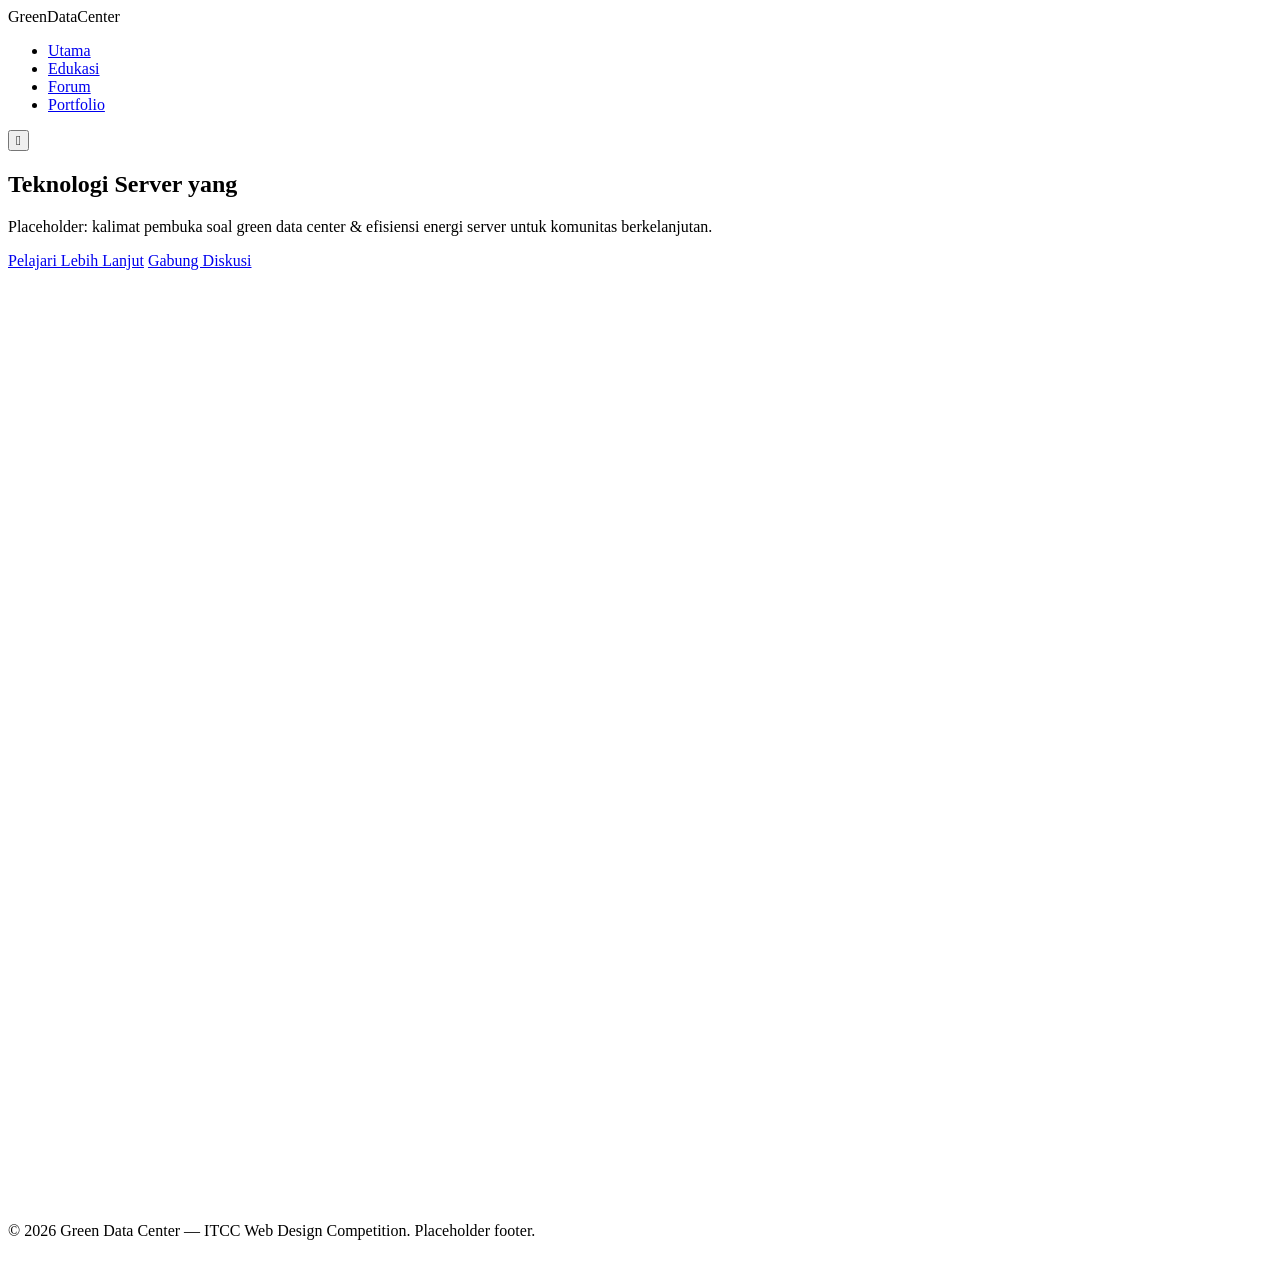
==== index.html @ 567ccaff "feat: build initial HTML structure and library links for all pages" ====
<!DOCTYPE html>
<html lang="id">
<head>
  <meta charset="UTF-8">
  <meta name="viewport" content="width=device-width, initial-scale=1.0">
  <title>Green Data Center | Beranda</title>

  <!-- Library CSS -->
  <link rel="stylesheet" href="lib/aos/aos.css">
  <link rel="stylesheet" href="lib/boxicons/boxicons.min.css">
  <link rel="stylesheet" href="lib/owlcarousel/assets/owl.carousel.min.css">
  <link rel="stylesheet" href="lib/owlcarousel/assets/owl.theme.default.min.css">
  <link rel="stylesheet" href="lib/swiper/swiper-bundle.min.css">
  <link rel="stylesheet" href="lib/fancybox/fancybox.css">

  <!-- Custom CSS -->
  <link rel="stylesheet" href="css/style.css">
</head>
<body>

  <!-- NAVBAR -->
  <header class="navbar">
    <div class="navbar__logo">Green<span>DataCenter</span></div>
    <nav class="navbar__menu">
      <ul>
        <li><a href="index.html" class="active">Utama</a></li>
        <li><a href="artikel.html">Edukasi</a></li>
        <li><a href="forum.html">Forum</a></li>
        <li><a href="portfolio.html">Portfolio</a></li>
      </ul>
    </nav>
    <button class="navbar__toggle" aria-label="Toggle menu">
      <i class='bx bx-menu'></i>
    </button>
  </header>

  <!-- HERO -->
  <section class="hero" id="hero">
    <div class="hero__content">
      <h1>Teknologi Server yang <span class="typed-text"></span></h1>
      <p class="hero__subtitle">
        Placeholder: kalimat pembuka soal green data center & efisiensi energi server untuk komunitas berkelanjutan.
      </p>
      <div class="hero__cta">
        <a href="artikel.html" class="btn btn--primary">Pelajari Lebih Lanjut</a>
        <a href="forum.html" class="btn btn--outline">Gabung Diskusi</a>
      </div>
    </div>
    <div class="hero__visual">
      <!-- placeholder ilustrasi/gambar hero -->
    </div>
  </section>

  <!-- STATISTIK -->
  <section class="stats" id="stats">
    <h2 data-aos="fade-up">Kenapa Efisiensi Energi Server Penting?</h2>
    <div class="stats__grid">
      <div class="stats__card" data-aos="fade-up" data-aos-delay="100">
        <i class='bx bx-bolt-circle'></i>
        <h3>0%</h3>
        <p>Placeholder statistik konsumsi energi data center global</p>
      </div>
      <div class="stats__card" data-aos="fade-up" data-aos-delay="200">
        <i class='bx bx-leaf'></i>
        <h3>0%</h3>
        <p>Placeholder statistik potensi penghematan dengan smart cooling</p>
      </div>
      <div class="stats__card" data-aos="fade-up" data-aos-delay="300">
        <i class='bx bx-server'></i>
        <h3>0+</h3>
        <p>Placeholder statistik jumlah home server/self-hosting aktif</p>
      </div>
    </div>
  </section>

  <!-- FITUR / VALUE PROPOSITION -->
  <section class="features" id="features">
    <h2 data-aos="fade-up">Apa yang Bisa Kamu Pelajari di Sini</h2>
    <div class="features__grid">
      <div class="features__item" data-aos="fade-up">
        <i class='bx bx-chip'></i>
        <h3>Smart Cooling</h3>
        <p>Placeholder deskripsi singkat.</p>
      </div>
      <div class="features__item" data-aos="fade-up" data-aos-delay="100">
        <i class='bx bx-brain'></i>
        <h3>AI Load Balancing</h3>
        <p>Placeholder deskripsi singkat.</p>
      </div>
      <div class="features__item" data-aos="fade-up" data-aos-delay="200">
        <i class='bx bx-sun'></i>
        <h3>Renewable Power</h3>
        <p>Placeholder deskripsi singkat.</p>
      </div>
    </div>
  </section>

  <!-- PREVIEW ARTIKEL EDUKASI (CAROUSEL) -->
  <section class="artikel-preview" id="artikel-preview">
    <h2 data-aos="fade-up">Artikel Edukasi Pilihan</h2>
    <div class="owl-carousel artikel-carousel">
      <!-- item di-render via JS dari data.js, ini placeholder statis dulu -->
      <div class="artikel-card">
        <h3>Judul Artikel Placeholder 1</h3>
        <p>Ringkasan singkat placeholder.</p>
        <a href="artikel.html">Baca selengkapnya</a>
      </div>
      <div class="artikel-card">
        <h3>Judul Artikel Placeholder 2</h3>
        <p>Ringkasan singkat placeholder.</p>
        <a href="artikel.html">Baca selengkapnya</a>
      </div>
      <div class="artikel-card">
        <h3>Judul Artikel Placeholder 3</h3>
        <p>Ringkasan singkat placeholder.</p>
        <a href="artikel.html">Baca selengkapnya</a>
      </div>
    </div>
  </section>

  <!-- CTA KOMUNITAS -->
  <section class="cta-komunitas" id="cta-komunitas">
    <h2 data-aos="fade-up">Gabung dan Diskusi Bareng Komunitas</h2>
    <p data-aos="fade-up">Placeholder ajakan bergabung ke forum diskusi.</p>
    <a href="forum.html" class="btn btn--primary" data-aos="fade-up">Ke Halaman Forum</a>
  </section>

  <!-- FOOTER -->
  <footer class="footer">
    <p>&copy; 2026 Green Data Center — ITCC Web Design Competition. Placeholder footer.</p>
  </footer>

  <!-- Library JS -->
  <script src="lib/jquery/jquery-3.7.1.min.js"></script>
  <script src="lib/aos/aos.js"></script>
  <script src="lib/owlcarousel/owl.carousel.min.js"></script>
  <script src="lib/swiper/swiper-bundle.min.js"></script>
  <script src="lib/fancybox/fancybox.umd.js"></script>
  <script src="lib/typed/typed.umd.js"></script>
  <script src="lib/gsap/gsap.min.js"></script>

  <!-- Custom JS -->
  <script src="js/data.js"></script>
  <script src="js/main.js"></script>
</body>
</html>
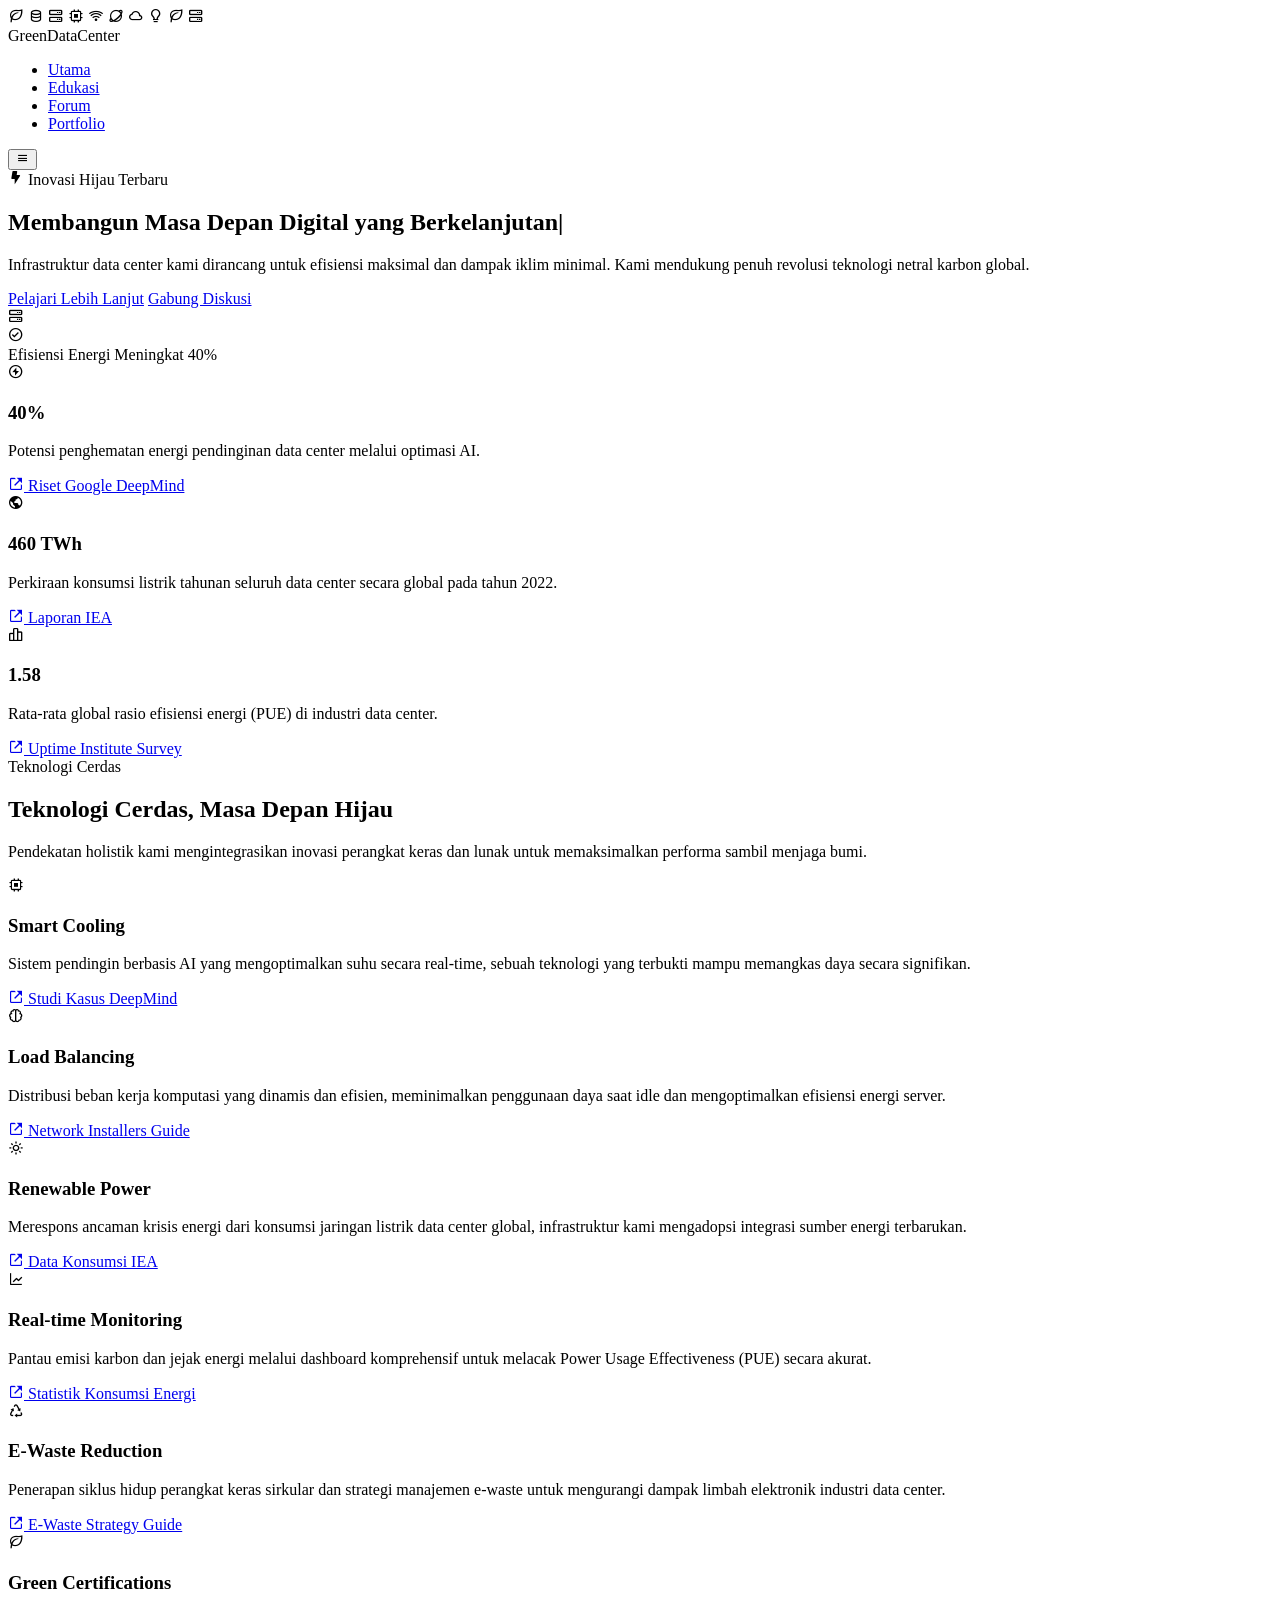
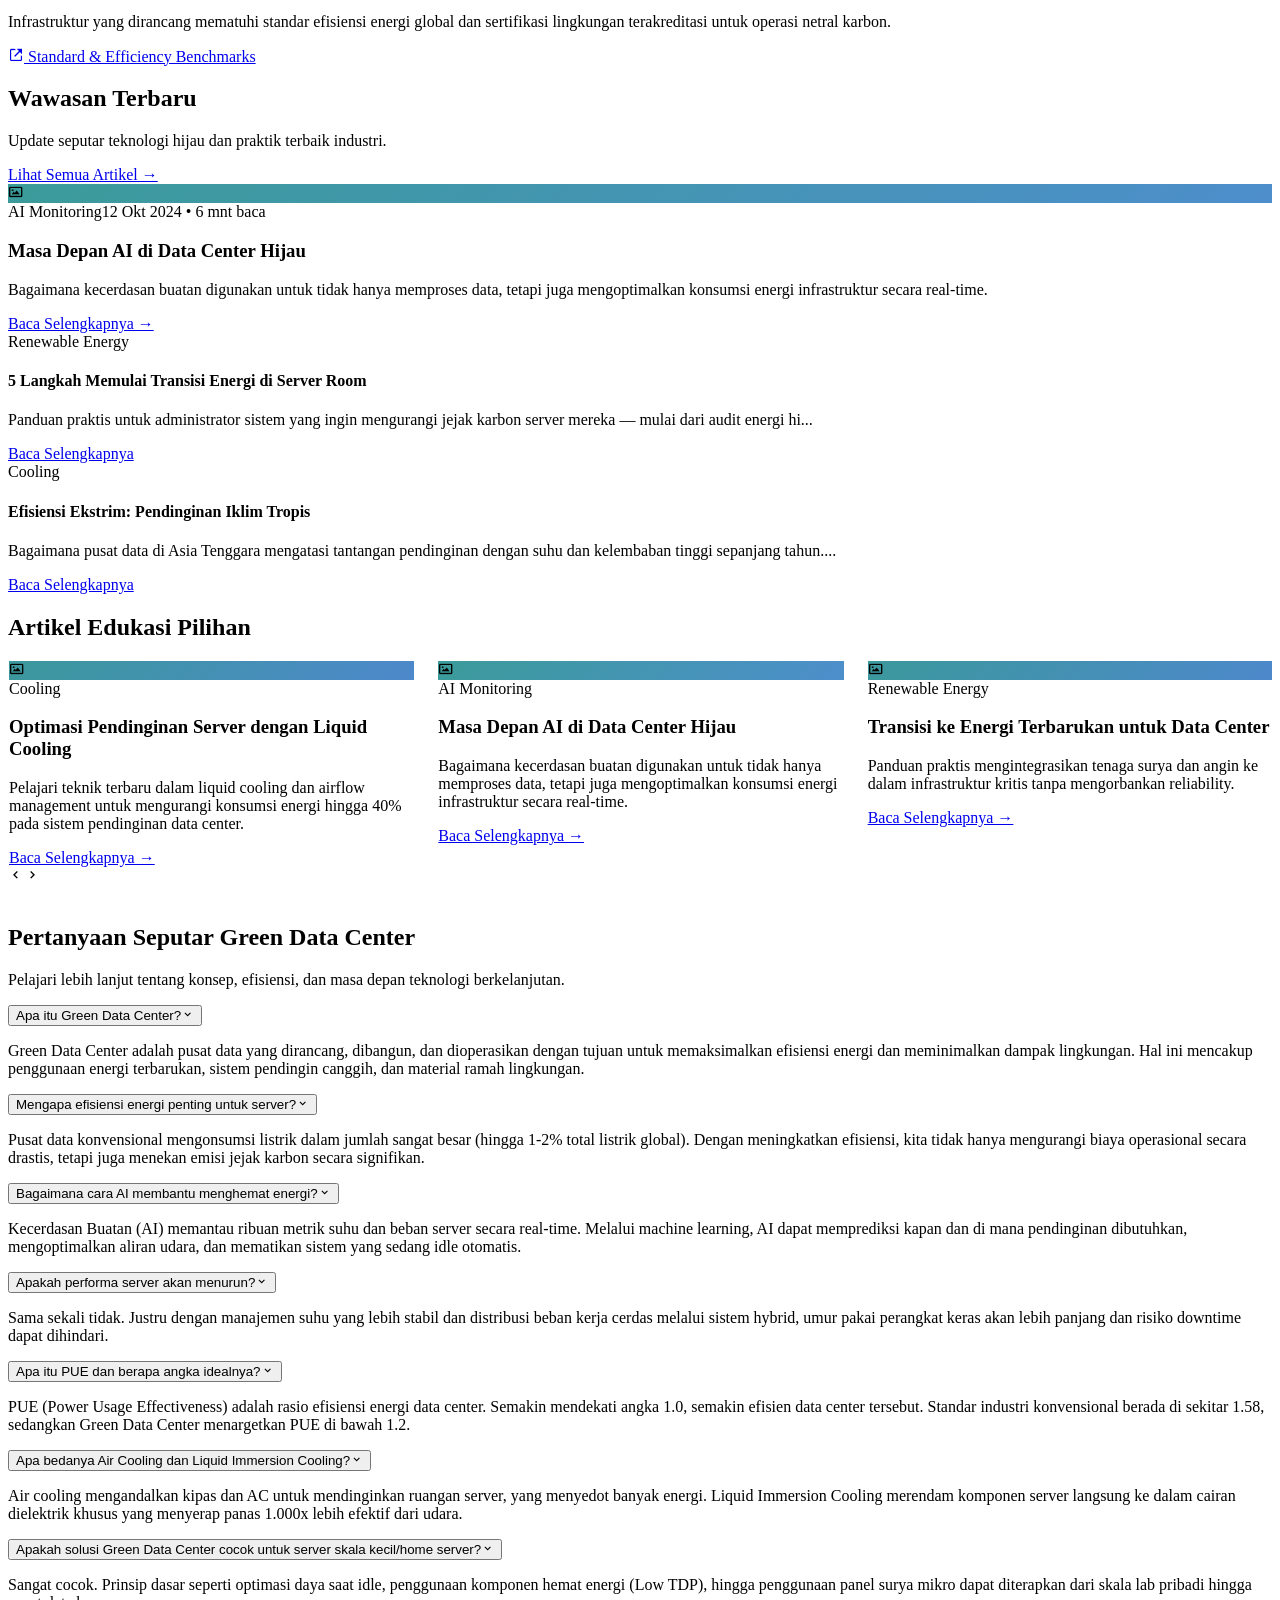
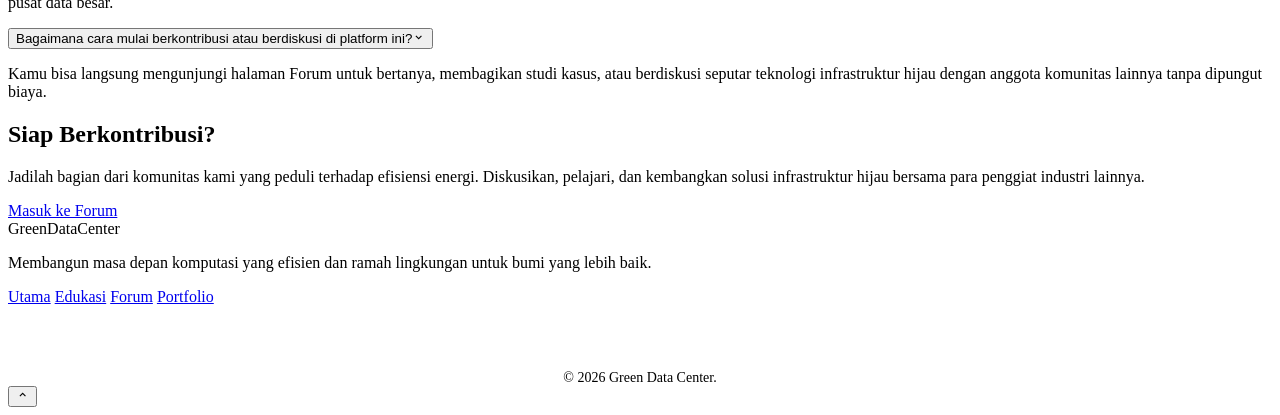
==== commit d741c20c: "feat(home): create landing page markup with hero, stats, and FAQ sections" ====
--- a/index.html
+++ b/index.html
@@ -4,10 +4,11 @@
   <meta charset="UTF-8">
   <meta name="viewport" content="width=device-width, initial-scale=1.0">
   <title>Green Data Center | Beranda</title>
+  <meta name="description" content="Portal edukasi Green Data Center — teknologi server hemat energi untuk komunitas berkelanjutan. Pelajari smart cooling, AI monitoring, dan energi terbarukan.">
 
   <!-- Library CSS -->
   <link rel="stylesheet" href="lib/aos/aos.css">
-  <link rel="stylesheet" href="lib/boxicons/boxicons.min.css">
+  <link rel="stylesheet" href="lib/boxicons/css/boxicons.min.css">
   <link rel="stylesheet" href="lib/owlcarousel/assets/owl.carousel.min.css">
   <link rel="stylesheet" href="lib/owlcarousel/assets/owl.theme.default.min.css">
   <link rel="stylesheet" href="lib/swiper/swiper-bundle.min.css">
@@ -17,9 +18,25 @@
   <link rel="stylesheet" href="css/style.css">
 </head>
 <body>
+  <!-- GLOBAL BACKGROUND -->
+  <div class="global-bg" aria-hidden="true">
+    <div class="global-aurora"><i></i><i></i><i></i></div>
+    <div class="global-floating">
+      <i class='bx bx-leaf'></i>
+      <i class='bx bx-data'></i>
+      <i class='bx bx-server'></i>
+      <i class='bx bx-chip'></i>
+      <i class='bx bx-wifi'></i>
+      <i class='bx bx-planet'></i>
+      <i class='bx bx-cloud'></i>
+      <i class='bx bx-bulb'></i>
+      <i class='bx bx-leaf'></i>
+      <i class='bx bx-server'></i>
+    </div>
+  </div>
 
   <!-- NAVBAR -->
-  <header class="navbar">
+  <header class="navbar" id="navbar">
     <div class="navbar__logo">Green<span>DataCenter</span></div>
     <nav class="navbar__menu">
       <ul>
@@ -36,10 +53,12 @@
 
   <!-- HERO -->
   <section class="hero" id="hero">
+
     <div class="hero__content">
-      <h1>Teknologi Server yang <span class="typed-text"></span></h1>
+      <span class="eyebrow"><i class='bx bxs-bolt'></i> Inovasi Hijau Terbaru</span>
+      <h1>Membangun Masa Depan Digital yang <span class="accent typed-text"></span></h1>
       <p class="hero__subtitle">
-        Placeholder: kalimat pembuka soal green data center & efisiensi energi server untuk komunitas berkelanjutan.
+        Placeholder: kalimat pembuka soal green data center &amp; efisiensi energi server untuk komunitas berkelanjutan.
       </p>
       <div class="hero__cta">
         <a href="artikel.html" class="btn btn--primary">Pelajari Lebih Lanjut</a>
@@ -47,50 +66,58 @@
       </div>
     </div>
     <div class="hero__visual">
-      <!-- placeholder ilustrasi/gambar hero -->
+      <div class="hero__illustration">
+        <div class="hero__illustration-inner">
+          <i class='bx bx-server'></i>
+          <div class="hero__illustration-dots">
+            <span></span><span></span><span></span>
+          </div>
+        </div>
+      </div>
+      <div class="hero__badge">
+        <i class='bx bx-check-circle'></i>
+        <div>
+          <span class="hero__badge-label">Efisiensi Energi</span>
+          <span class="hero__badge-value">Meningkat 40%</span>
+        </div>
+      </div>
     </div>
   </section>
 
   <!-- STATISTIK -->
   <section class="stats" id="stats">
-    <h2 data-aos="fade-up">Kenapa Efisiensi Energi Server Penting?</h2>
     <div class="stats__grid">
-      <div class="stats__card" data-aos="fade-up" data-aos-delay="100">
-        <i class='bx bx-bolt-circle'></i>
-        <h3>0%</h3>
-        <p>Placeholder statistik konsumsi energi data center global</p>
-      </div>
-      <div class="stats__card" data-aos="fade-up" data-aos-delay="200">
-        <i class='bx bx-leaf'></i>
-        <h3>0%</h3>
-        <p>Placeholder statistik potensi penghematan dengan smart cooling</p>
-      </div>
-      <div class="stats__card" data-aos="fade-up" data-aos-delay="300">
-        <i class='bx bx-server'></i>
-        <h3>0+</h3>
-        <p>Placeholder statistik jumlah home server/self-hosting aktif</p>
-      </div>
+      <!-- di-render dari data.js via main.js -->
     </div>
   </section>
 
   <!-- FITUR / VALUE PROPOSITION -->
   <section class="features" id="features">
-    <h2 data-aos="fade-up">Apa yang Bisa Kamu Pelajari di Sini</h2>
+    <span class="eyebrow" data-aos="fade-up">Teknologi Cerdas</span>
+    <h2 data-aos="fade-up">Teknologi Cerdas, Masa Depan Hijau</h2>
+    <p data-aos="fade-up">Pendekatan holistik kami mengintegrasikan inovasi perangkat keras dan lunak untuk memaksimalkan performa sambil menjaga bumi.</p>
     <div class="features__grid">
-      <div class="features__item" data-aos="fade-up">
-        <i class='bx bx-chip'></i>
-        <h3>Smart Cooling</h3>
-        <p>Placeholder deskripsi singkat.</p>
+      <!-- di-render dari data.js via main.js -->
+    </div>
+  </section>
+
+  <!-- WAWASAN TERBARU -->
+  <section class="wawasan-terbaru" id="wawasan-terbaru">
+    <div class="wawasan-terbaru__header">
+      <div>
+        <h2 data-aos="fade-up">Wawasan Terbaru</h2>
+        <p data-aos="fade-up">Update seputar teknologi hijau dan praktik terbaik industri.</p>
       </div>
-      <div class="features__item" data-aos="fade-up" data-aos-delay="100">
-        <i class='bx bx-brain'></i>
-        <h3>AI Load Balancing</h3>
-        <p>Placeholder deskripsi singkat.</p>
-      </div>
-      <div class="features__item" data-aos="fade-up" data-aos-delay="200">
-        <i class='bx bx-sun'></i>
-        <h3>Renewable Power</h3>
-        <p>Placeholder deskripsi singkat.</p>
+      <a href="artikel.html" class="wawasan-terbaru__link" data-aos="fade-up">Lihat Semua Artikel &rarr;</a>
+    </div>
+    <div class="wawasan-terbaru__grid">
+      <!-- featured article besar -->
+      <article class="wawasan-featured" data-aos="fade-up">
+        <!-- di-render via main.js -->
+      </article>
+      <!-- list artikel kecil -->
+      <div class="wawasan-list">
+        <!-- di-render via main.js -->
       </div>
     </div>
   </section>
@@ -99,35 +126,49 @@
   <section class="artikel-preview" id="artikel-preview">
     <h2 data-aos="fade-up">Artikel Edukasi Pilihan</h2>
     <div class="owl-carousel artikel-carousel">
-      <!-- item di-render via JS dari data.js, ini placeholder statis dulu -->
-      <div class="artikel-card">
-        <h3>Judul Artikel Placeholder 1</h3>
-        <p>Ringkasan singkat placeholder.</p>
-        <a href="artikel.html">Baca selengkapnya</a>
-      </div>
-      <div class="artikel-card">
-        <h3>Judul Artikel Placeholder 2</h3>
-        <p>Ringkasan singkat placeholder.</p>
-        <a href="artikel.html">Baca selengkapnya</a>
-      </div>
-      <div class="artikel-card">
-        <h3>Judul Artikel Placeholder 3</h3>
-        <p>Ringkasan singkat placeholder.</p>
-        <a href="artikel.html">Baca selengkapnya</a>
-      </div>
+      <!-- item di-render via JS dari data.js -->
+    </div>
+  </section>
+
+  <!-- FAQ SECTION -->
+  <section class="faq" id="faq">
+    <div class="faq__header" data-aos="fade-up">
+      <h2>Pertanyaan Seputar Green Data Center</h2>
+      <p>Pelajari lebih lanjut tentang konsep, efisiensi, dan masa depan teknologi berkelanjutan.</p>
+    </div>
+    <div class="faq__list" id="faq-list" data-aos="fade-up" data-aos-delay="100">
+      <!-- di-render dari data.js via main.js -->
     </div>
   </section>
 
   <!-- CTA KOMUNITAS -->
-  <section class="cta-komunitas" id="cta-komunitas">
-    <h2 data-aos="fade-up">Gabung dan Diskusi Bareng Komunitas</h2>
-    <p data-aos="fade-up">Placeholder ajakan bergabung ke forum diskusi.</p>
-    <a href="forum.html" class="btn btn--primary" data-aos="fade-up">Ke Halaman Forum</a>
+  <section class="premium-cta" id="cta-komunitas" data-aos="fade-up" data-aos-duration="800">
+    <div class="premium-cta__content">
+      <h2>Siap Berkontribusi?</h2>
+      <p>Jadilah bagian dari komunitas kami yang peduli terhadap efisiensi energi. Diskusikan, pelajari, dan kembangkan solusi infrastruktur hijau bersama para penggiat industri lainnya.</p>
+    </div>
+    <div class="premium-cta__action">
+      <a href="forum.html" class="btn btn--primary">Masuk ke Forum</a>
+    </div>
   </section>
 
   <!-- FOOTER -->
   <footer class="footer">
-    <p>&copy; 2026 Green Data Center — ITCC Web Design Competition. Placeholder footer.</p>
+    <div class="footer__inner">
+      <div>
+        <div class="footer__logo">Green<span>DataCenter</span></div>
+        <p class="footer__tagline">Membangun masa depan komputasi yang efisien dan ramah lingkungan untuk bumi yang lebih baik.</p>
+      </div>
+      <div class="footer__links">
+        <a href="index.html">Utama</a>
+        <a href="artikel.html">Edukasi</a>
+        <a href="forum.html">Forum</a>
+        <a href="portfolio.html">Portfolio</a>
+      </div>
+    </div>
+    <div style="text-align: center; margin-top: 40px; padding-top: 24px; border-top: 1px solid var(--line); color: var(--ink-soft); font-size: 14px;">
+      &copy; 2026 Green Data Center.
+    </div>
   </footer>
 
   <!-- Library JS -->
@@ -140,7 +181,7 @@
   <script src="lib/gsap/gsap.min.js"></script>
 
   <!-- Custom JS -->
-  <script src="js/data.js"></script>
-  <script src="js/main.js"></script>
+  <script src="js/data.js?v=11"></script>
+  <script src="js/main.js?v=11"></script>
 </body>
 </html>
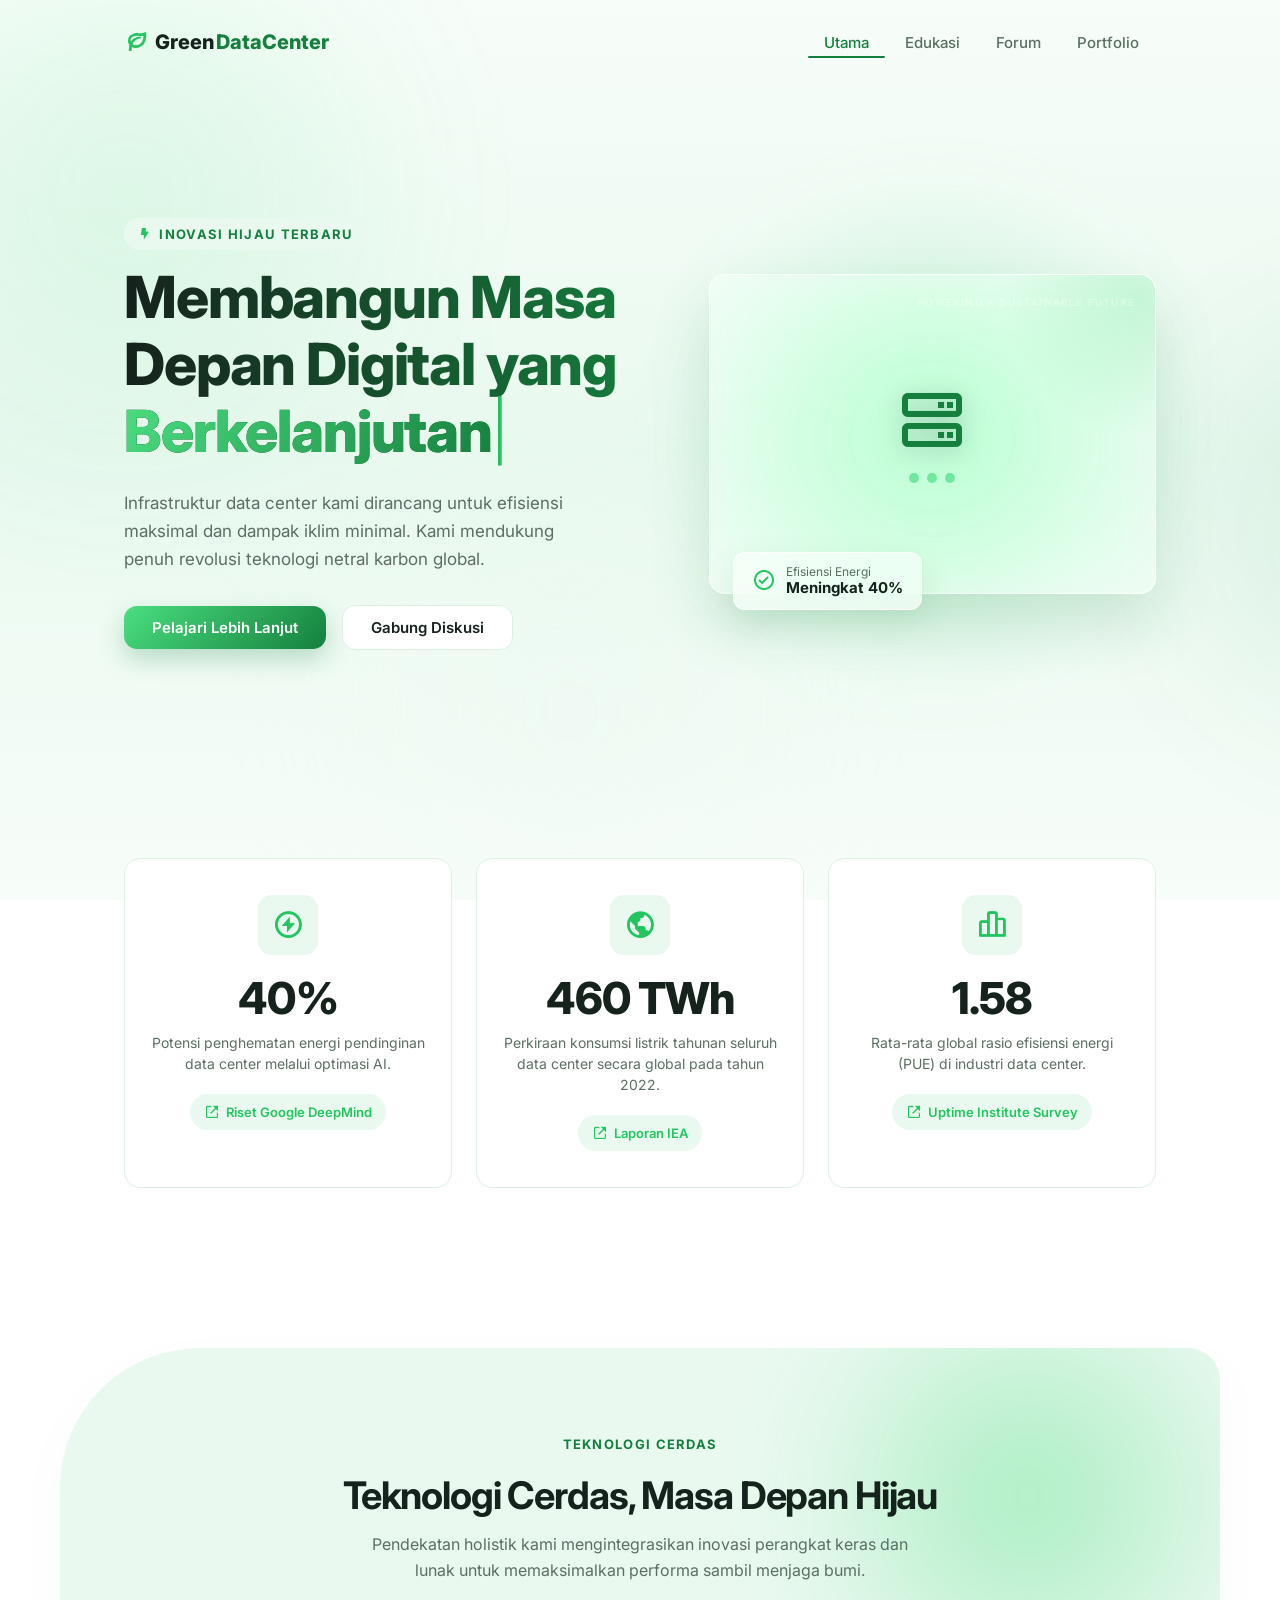
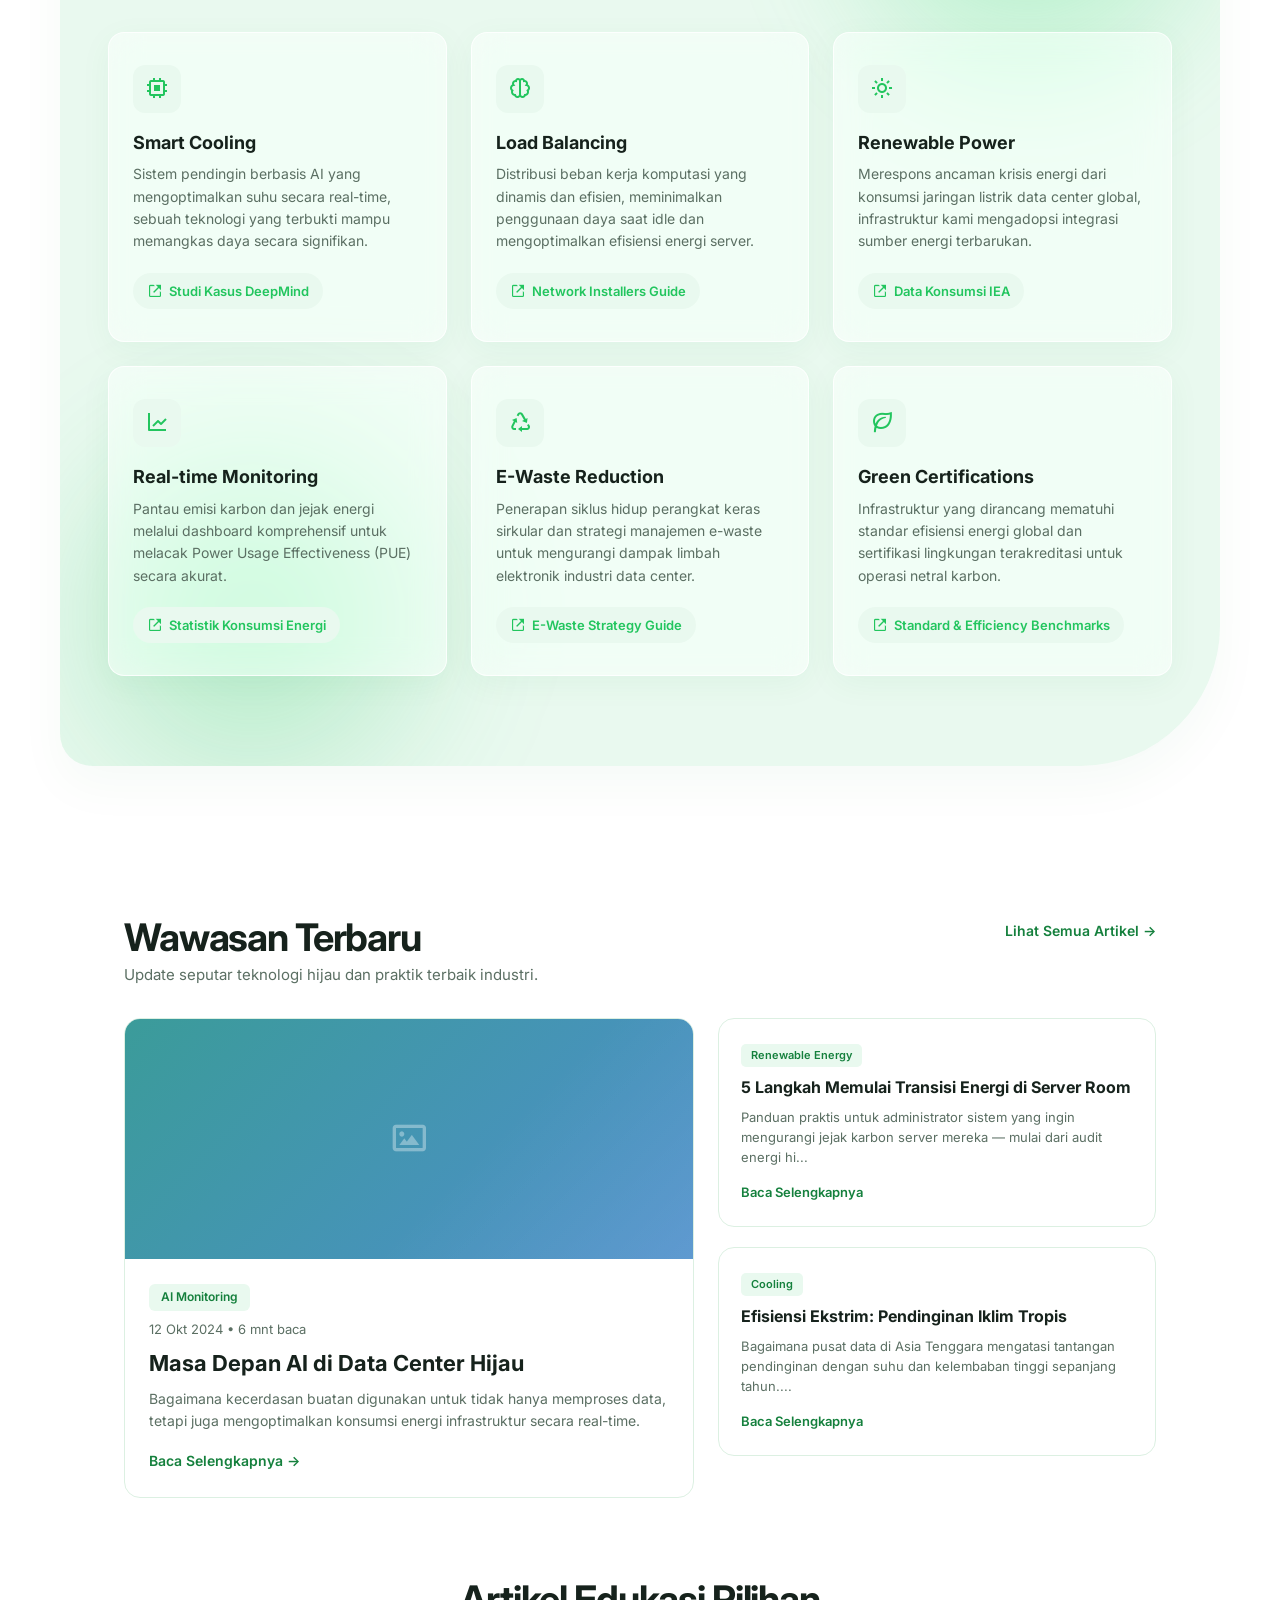
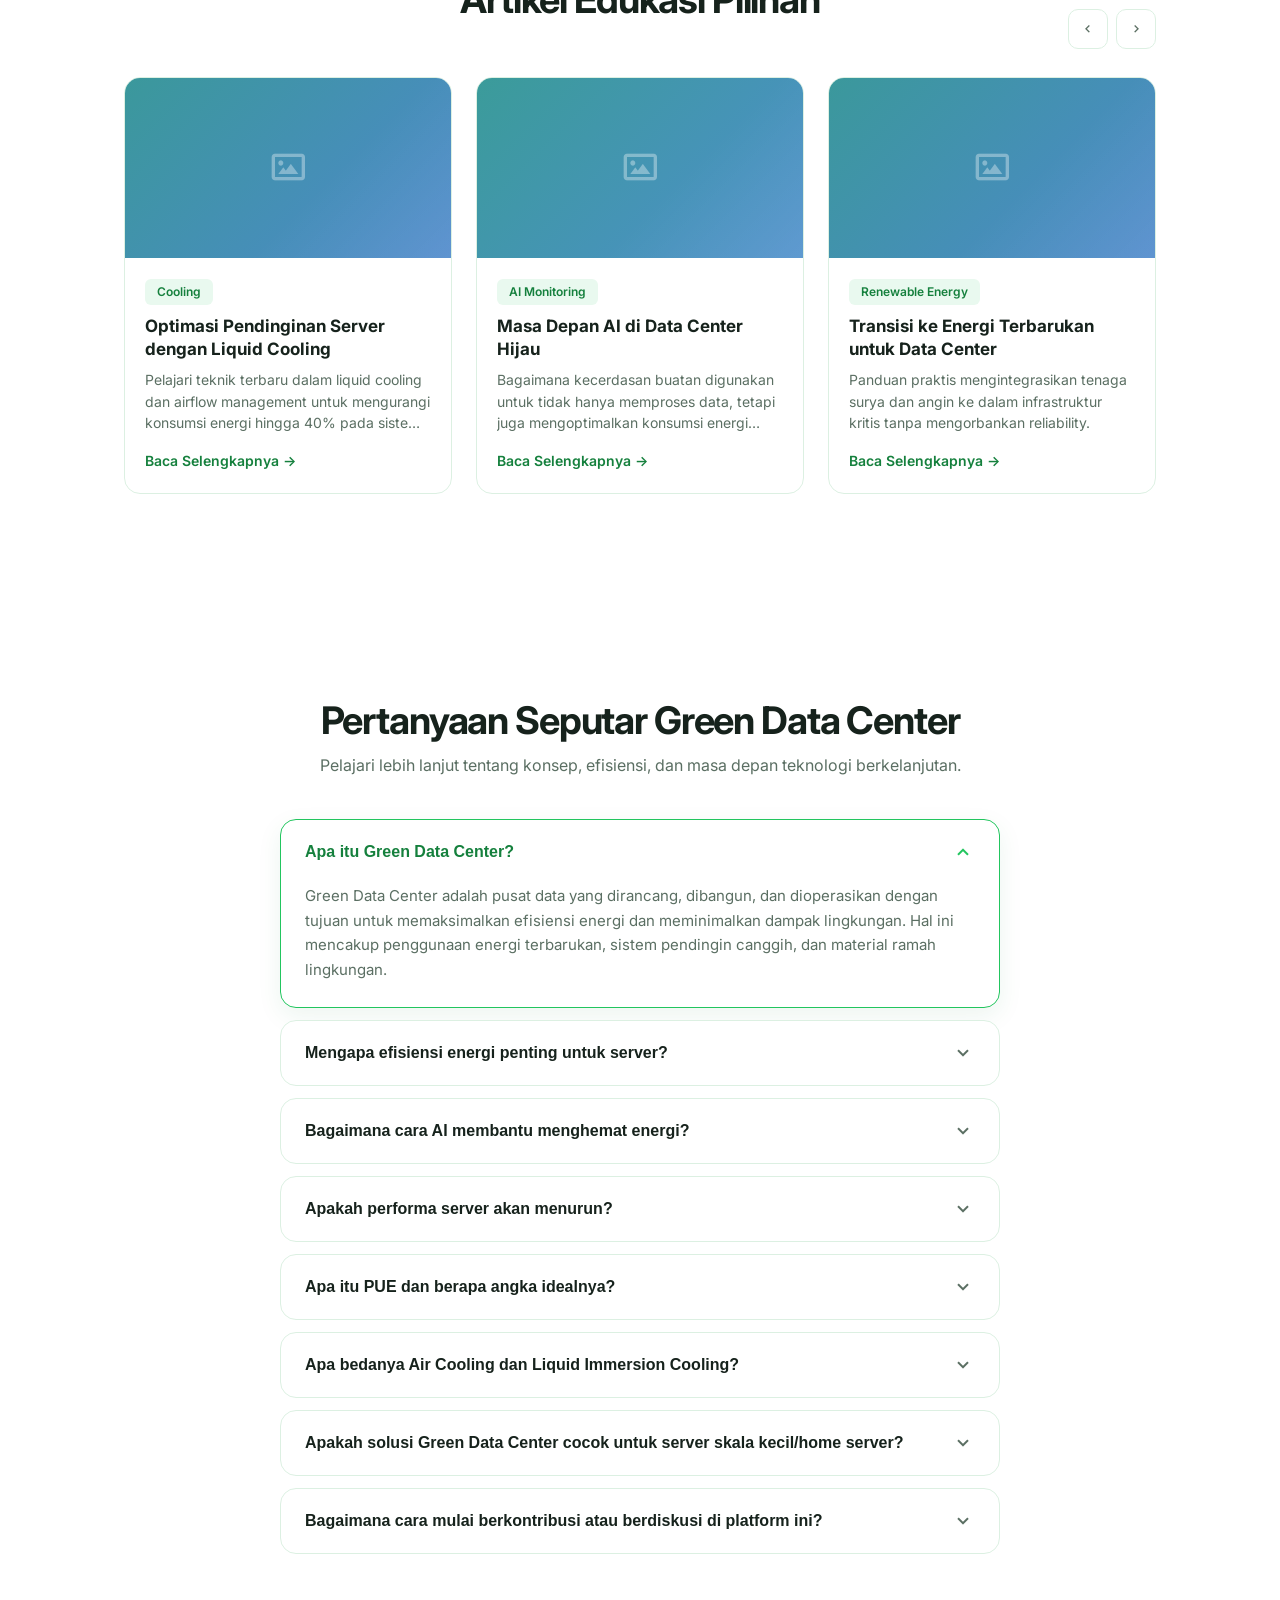
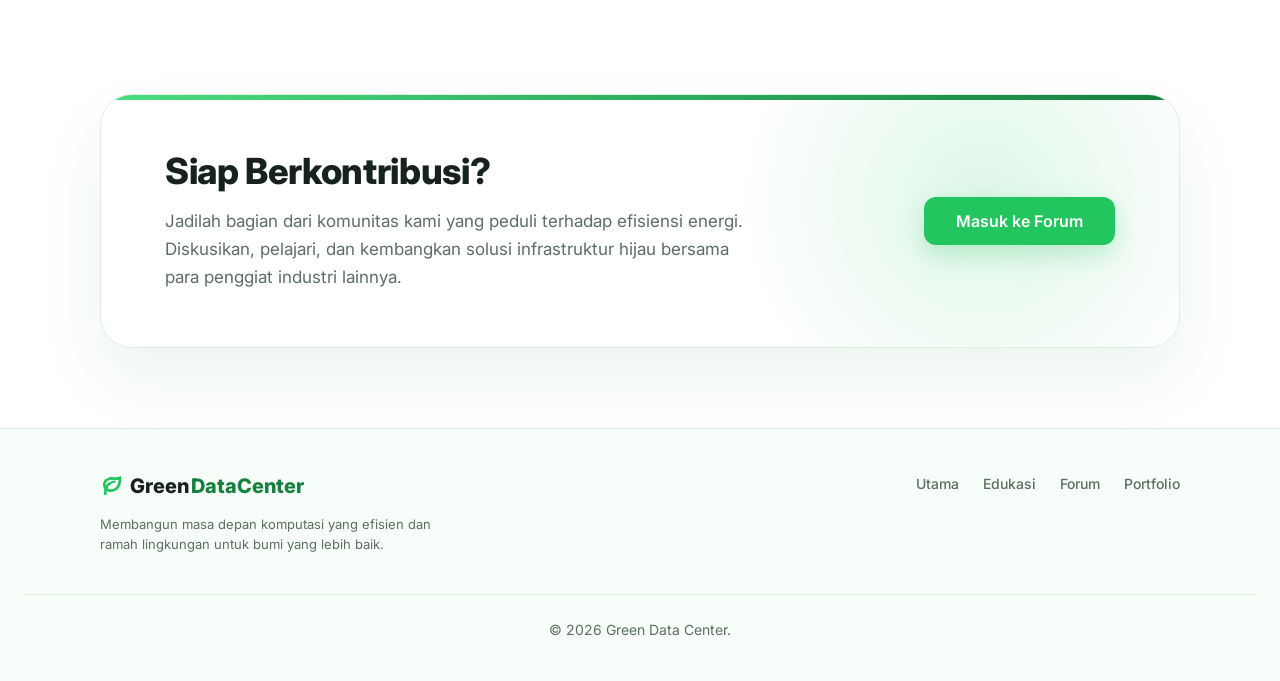
==== commit 72a62723: "refactor(html): update css cache buster version across all pages" ====
--- a/index.html
+++ b/index.html
@@ -15,7 +15,7 @@
   <link rel="stylesheet" href="lib/fancybox/fancybox.css">
 
   <!-- Custom CSS -->
-  <link rel="stylesheet" href="css/style.css">
+  <link rel="stylesheet" href="css/style.css?v=2">
 </head>
 <body>
   <!-- GLOBAL BACKGROUND -->
--- a/css/style.css
+++ b/css/style.css
@@ -0,0 +1,2242 @@
+/* ── 0. IMPORTS & CUSTOM PROPERTIES ────────────────────── */
+@import url("https://fonts.googleapis.com/css2?family=Inter:wght@400;500;600;700;800&display=swap");
+
+:root {
+  --green: #22c55e;
+  --green-light: #4ade80;
+  --green-deep: #15803d;
+  --ink: #16221c;
+  --ink-soft: #5b6f63;
+  --paper: #f7fdf9;
+  --paper-2: #e9f9ef;
+  --card: #ffffff;
+  --line: #dcf0e2;
+  --radius: 16px;
+  --radius-sm: 13px;
+  --font: "Inter", -apple-system, "Segoe UI", system-ui, sans-serif;
+
+  --shadow-sm: 0 2px 8px rgba(21, 128, 61, 0.06);
+  --shadow-md: 0 8px 24px rgba(21, 128, 61, 0.1);
+  --shadow-lg: 0 10px 24px rgba(21, 128, 61, 0.3);
+  --shadow-card-hover: 0 12px 32px rgba(21, 128, 61, 0.13);
+
+  --ease: cubic-bezier(0.4, 0, 0.2, 1);
+  --duration: 0.3s;
+}
+
+/* ── 1. RESET & BASE ───────────────────────────────────── */
+*,
+*::before,
+*::after {
+  margin: 0;
+  padding: 0;
+  box-sizing: border-box;
+}
+
+html {
+  scroll-behavior: smooth;
+  -webkit-text-size-adjust: 100%;
+}
+
+body {
+  font-family: var(--font);
+  font-size: 16px;
+  line-height: 1.55;
+  color: var(--ink);
+  background: linear-gradient(180deg, var(--paper) 0%, var(--paper-2) 50%, var(--paper) 100%);
+  background-attachment: fixed;
+  -webkit-font-smoothing: antialiased;
+  -moz-osx-font-smoothing: grayscale;
+  overflow-x: hidden;
+}
+
+img {
+  max-width: 100%;
+  height: auto;
+  display: block;
+}
+
+a {
+  color: var(--green-deep);
+  text-decoration: none;
+  transition: color var(--duration) var(--ease);
+}
+
+a:hover {
+  color: var(--green);
+}
+
+ul {
+  list-style: none;
+}
+
+h1, h2, h3, h4, h5, h6 {
+  color: var(--ink);
+  font-weight: 700;
+  line-height: 1.15;
+}
+
+/* ── 2. LAYOUT ─────────────────────────────────────────── */
+section {
+  max-width: 1080px;
+  margin: 0 auto;
+  padding: 70px 24px;
+}
+
+/* ── 3. TYPOGRAPHY ─────────────────────────────────────── */
+h1 {
+  font-size: clamp(36px, 5.5vw, 58px);
+  line-height: 1.06;
+  letter-spacing: -0.035em;
+  font-weight: 800;
+}
+
+h2 {
+  font-size: clamp(28px, 3.6vw, 38px);
+  letter-spacing: -0.03em;
+  line-height: 1.12;
+  margin-bottom: 16px;
+}
+
+h3 {
+  font-size: 20px;
+  font-weight: 700;
+}
+
+.eyebrow {
+  font-size: 13px;
+  font-weight: 700;
+  letter-spacing: 0.1em;
+  text-transform: uppercase;
+  color: var(--green-deep);
+  display: inline-flex;
+  align-items: center;
+  gap: 6px;
+  margin-bottom: 14px;
+  background: var(--paper-2);
+  padding: 6px 14px;
+  border-radius: 100px;
+}
+
+.eyebrow i {
+  font-size: 14px;
+  color: var(--green);
+}
+
+.accent,
+.typed-text {
+  background: linear-gradient(120deg, var(--green-light), var(--green-deep));
+  -webkit-background-clip: text;
+  background-clip: text;
+  -webkit-text-fill-color: transparent;
+}
+
+.typed-cursor {
+  font-weight: 300;
+  color: var(--green);
+  opacity: 1;
+  -webkit-text-fill-color: var(--green);
+}
+
+/* ── 4. BUTTONS ────────────────────────────────────────── */
+.btn {
+  display: inline-flex;
+  align-items: center;
+  justify-content: center;
+  gap: 8px;
+  padding: 14px 28px;
+  font-family: var(--font);
+  font-size: 15px;
+  font-weight: 600;
+  border-radius: var(--radius-sm);
+  border: none;
+  cursor: pointer;
+  transition: all var(--duration) var(--ease);
+  text-decoration: none;
+  line-height: 1;
+  white-space: nowrap;
+}
+
+.btn--primary {
+  background: linear-gradient(135deg, var(--green-light), var(--green-deep));
+  color: #fff;
+  box-shadow: var(--shadow-lg);
+}
+
+.btn--primary:hover {
+  transform: translateY(-2px);
+  box-shadow: 0 14px 32px rgba(21, 128, 61, 0.38);
+  color: #fff;
+}
+
+.btn--primary:active {
+  transform: translateY(0);
+}
+
+.btn--outline {
+  border: 1.5px solid var(--line);
+  color: var(--ink);
+  background: var(--card);
+}
+
+.btn--outline:hover {
+  border-color: var(--green);
+  color: var(--green-deep);
+}
+
+/* ── 5. PLACEHOLDER IMAGE (CSS-only, replaces broken img) ─ */
+.placeholder-img {
+  width: 100%;
+  height: 100%;
+  display: flex;
+  align-items: center;
+  justify-content: center;
+  color: rgba(255, 255, 255, 0.35);
+  font-size: 40px;
+  position: relative;
+  overflow: hidden;
+}
+
+.placeholder-img::after {
+  content: "";
+  position: absolute;
+  inset: 0;
+  background: linear-gradient(135deg, transparent 60%, rgba(255,255,255,0.1) 100%);
+  pointer-events: none;
+}
+
+/* ── 6. NAVBAR ─────────────────────────────────────────── */
+.navbar {
+  position: fixed;
+  top: 0;
+  left: 50%;
+  transform: translateX(-50%);
+  width: 100%;
+  max-width: 1080px;
+  z-index: 1000;
+  display: flex;
+  align-items: center;
+  padding: 24px 24px;
+  background: transparent;
+  border: 1.5px solid transparent;
+  transition: all 0.35s var(--ease);
+}
+
+.navbar--scrolled {
+  top: 16px;
+  width: calc(100% - 48px);
+  max-width: 720px;
+  padding: 12px 28px;
+  background: rgba(255, 255, 255, 0.82);
+  backdrop-filter: blur(14px);
+  -webkit-backdrop-filter: blur(14px);
+  border-radius: 24px;
+  border-color: var(--line);
+  box-shadow: 0 10px 30px rgba(21, 128, 61, 0.12);
+}
+
+.navbar__logo {
+  font-size: 20px;
+  font-weight: 800;
+  color: var(--ink);
+  display: flex;
+  align-items: center;
+  gap: 2px;
+  white-space: nowrap;
+  flex-shrink: 0;
+}
+
+.navbar__logo::before {
+  content: "\e99a"; /* bx-leaf */
+  font-family: "boxicons";
+  color: var(--green);
+  margin-right: 6px;
+  font-size: 22px;
+}
+
+.navbar__logo span {
+  color: var(--green-deep);
+}
+
+.navbar__menu {
+  margin-left: auto;
+  display: flex;
+  align-items: center;
+}
+
+.navbar__menu ul {
+  display: flex;
+  align-items: center;
+  gap: 4px;
+  list-style: none;
+}
+
+.navbar__menu a {
+  position: relative;
+  padding: 8px 16px;
+  font-size: 15px;
+  font-weight: 500;
+  color: var(--ink-soft);
+  transition: color var(--duration) var(--ease);
+}
+
+.navbar__menu a::after {
+  content: "";
+  position: absolute;
+  bottom: 2px;
+  right: 0;
+  width: 100%;
+  height: 2px;
+  background: var(--green-deep);
+  border-radius: 1px;
+  transform: scaleX(0);
+  transform-origin: right;
+  transition: transform 0.35s var(--ease);
+}
+
+.navbar__menu a:hover,
+.navbar__menu a.active {
+  color: var(--green-deep);
+}
+
+.navbar__menu a:hover::after,
+.navbar__menu a.active::after {
+  transform: scaleX(1);
+  transform-origin: left;
+}
+
+
+
+.navbar__toggle {
+  display: none;
+  background: none;
+  border: none;
+  font-size: 28px;
+  color: var(--ink);
+  cursor: pointer;
+  margin-left: auto;
+  padding: 4px;
+  z-index: 1001;
+}
+
+/* ── 7. HERO ───────────────────────────────────────────── */
+.hero {
+  position: relative;
+  display: flex;
+  align-items: center;
+  gap: 48px;
+  min-height: 92vh;
+  padding-top: 100px;
+  padding-bottom: 60px;
+}
+
+/* ── GLOBAL BACKGROUND (Aurora & Floating Tech Icons) ── */
+.global-bg {
+  position: fixed;
+  inset: 0;
+  z-index: -1;
+  pointer-events: none;
+  overflow: hidden;
+  background: var(--bg);
+}
+
+.global-aurora {
+  position: absolute;
+  inset: -10vh -20vw 0;
+  z-index: 0;
+  filter: blur(80px);
+  opacity: 0.4;
+}
+
+.global-aurora i {
+  position: absolute;
+  border-radius: 50%;
+}
+
+.global-aurora i:nth-child(1) {
+  width: 60vw; height: 60vw;
+  left: 0; top: -10%;
+  background: radial-gradient(circle, rgba(74, 222, 128, 0.4), transparent 60%);
+  animation: drift1 20s ease-in-out infinite alternate;
+}
+
+.global-aurora i:nth-child(2) {
+  width: 50vw; height: 50vw;
+  right: -10%; top: 30%;
+  background: radial-gradient(circle, rgba(21, 128, 61, 0.25), transparent 60%);
+  animation: drift2 25s ease-in-out infinite alternate;
+}
+
+.global-aurora i:nth-child(3) {
+  width: 45vw; height: 45vw;
+  left: 30%; bottom: -10%;
+  background: radial-gradient(circle, rgba(233, 249, 239, 0.8), transparent 60%);
+  animation: drift1 22s ease-in-out infinite alternate-reverse;
+}
+
+@keyframes drift1 {
+  from { transform: translate(0, 0) scale(1); }
+  to { transform: translate(5vw, 5vh) scale(1.1); }
+}
+
+@keyframes drift2 {
+  from { transform: translate(0, 0) scale(1.05); }
+  to { transform: translate(-5vw, -5vh) scale(0.95); }
+}
+
+.global-floating {
+  position: absolute;
+  inset: 0;
+  z-index: 1;
+}
+
+.global-floating i {
+  position: absolute;
+  bottom: -100px;
+  display: block;
+  font-size: 24px;
+  color: rgba(21, 128, 61, 0.18);
+  animation: globalRise linear infinite;
+}
+
+.global-floating i:nth-child(1) { left: 5%; font-size: 32px; animation-duration: 9s; animation-delay: 0s; }
+.global-floating i:nth-child(2) { left: 12%; font-size: 20px; animation-duration: 11s; animation-delay: 2s; }
+.global-floating i:nth-child(3) { left: 22%; font-size: 28px; animation-duration: 8s; animation-delay: 4s; }
+.global-floating i:nth-child(4) { left: 32%; font-size: 40px; animation-duration: 12s; animation-delay: 1s; }
+.global-floating i:nth-child(5) { left: 45%; font-size: 24px; animation-duration: 10s; animation-delay: 5s; }
+.global-floating i:nth-child(6) { left: 55%; font-size: 30px; animation-duration: 13s; animation-delay: 3s; }
+.global-floating i:nth-child(7) { left: 65%; font-size: 26px; animation-duration: 9s; animation-delay: 0.5s; }
+.global-floating i:nth-child(8) { left: 75%; font-size: 34px; animation-duration: 11s; animation-delay: 7s; }
+.global-floating i:nth-child(9) { left: 85%; font-size: 22px; animation-duration: 14s; animation-delay: 2s; }
+.global-floating i:nth-child(10) { left: 95%; font-size: 36px; animation-duration: 10s; animation-delay: 4s; }
+.global-floating i:nth-child(11) { left: 40%; font-size: 26px; animation-duration: 12s; animation-delay: 1.5s; }
+.global-floating i:nth-child(12) { left: 70%; font-size: 30px; animation-duration: 8s; animation-delay: 6s; }
+.global-floating i:nth-child(13) { left: 88%; font-size: 18px; animation-duration: 15s; animation-delay: 3s; }
+.global-floating i:nth-child(14) { left: 18%; font-size: 34px; animation-duration: 10s; animation-delay: 8s; }
+.global-floating i:nth-child(15) { left: 60%; font-size: 22px; animation-duration: 13s; animation-delay: 0s; }
+
+@keyframes globalRise {
+  0% { transform: translateY(0) rotate(0deg); opacity: 0; }
+  10% { opacity: 1; }
+  90% { opacity: 1; }
+  100% { transform: translateY(-110vh) rotate(360deg); opacity: 0; }
+}
+
+.hero__content {
+  flex: 1.2;
+  max-width: 560px;
+  position: relative;
+  z-index: 1;
+}
+
+.hero__content h1 {
+  font-size: 58px;
+  font-weight: 800;
+  line-height: 1.15;
+  letter-spacing: -0.02em;
+  margin-bottom: 24px;
+  background: linear-gradient(90deg, var(--ink) 0%, var(--green-deep) 100%);
+  -webkit-background-clip: text;
+  -webkit-text-fill-color: transparent;
+}
+
+.hero__subtitle {
+  font-size: 17px;
+  line-height: 1.65;
+  color: var(--ink-soft);
+  margin-bottom: 32px;
+  max-width: 480px;
+}
+
+.hero__cta {
+  display: flex;
+  gap: 16px;
+  flex-wrap: wrap;
+  align-items: center;
+}
+
+.hero__cta .btn--primary {
+  box-shadow: 0 10px 24px rgba(21, 128, 61, 0.25);
+}
+
+.hero__cta .btn--primary:hover {
+  box-shadow: 0 16px 32px rgba(21, 128, 61, 0.4);
+}
+
+.hero__visual {
+  flex: 1;
+  max-width: 460px;
+  position: relative;
+}
+
+.hero__visual img,
+.hero__visual .placeholder-img {
+  width: 100%;
+  height: 320px;
+  object-fit: cover;
+  border-radius: var(--radius);
+  box-shadow: var(--shadow-md);
+}
+
+/* Hero CSS-only illustration */
+.hero__illustration {
+  width: 100%;
+  height: 320px;
+  border-radius: var(--radius);
+  background: rgba(255, 255, 255, 0.4);
+  backdrop-filter: blur(24px) saturate(200%);
+  -webkit-backdrop-filter: blur(24px) saturate(200%);
+  border: 1px solid rgba(255, 255, 255, 0.8);
+  box-shadow: 0 30px 60px rgba(21, 128, 61, 0.15);
+  display: flex;
+  align-items: center;
+  justify-content: center;
+  position: relative;
+  overflow: hidden;
+}
+
+.hero__illustration::before {
+  content: "";
+  position: absolute;
+  top: -40%;
+  right: -30%;
+  width: 300px;
+  height: 300px;
+  background: radial-gradient(circle, rgba(74, 222, 128, 0.25) 0%, transparent 65%);
+  border-radius: 50%;
+}
+
+.hero__illustration::after {
+  content: "POWERING A SUSTAINABLE FUTURE";
+  position: absolute;
+  top: 20px;
+  right: 20px;
+  font-size: 10px;
+  letter-spacing: 0.12em;
+  color: rgba(255, 255, 255, 0.35);
+  font-weight: 600;
+}
+
+.hero__illustration-inner {
+  text-align: center;
+  z-index: 1;
+}
+
+.hero__illustration-inner i {
+  font-size: 72px;
+  color: var(--green-deep);
+  display: block;
+  margin-bottom: 16px;
+  filter: drop-shadow(0 4px 12px rgba(0, 0, 0, 0.2));
+}
+
+.hero__illustration-dots {
+  display: flex;
+  gap: 8px;
+  justify-content: center;
+}
+
+.hero__illustration-dots span {
+  width: 10px;
+  height: 10px;
+  border-radius: 50%;
+  background: var(--green-light);
+  opacity: 0.7;
+  animation: dotBlink 1.5s ease-in-out infinite;
+}
+
+.hero__illustration-dots span:nth-child(2) {
+  animation-delay: 0.3s;
+}
+
+.hero__illustration-dots span:nth-child(3) {
+  animation-delay: 0.6s;
+}
+
+@keyframes dotBlink {
+  0%, 100% { opacity: 0.4; transform: scale(0.9); }
+  50% { opacity: 1; transform: scale(1.1); }
+}
+
+/* Hero floating badge */
+.hero__badge {
+  position: absolute;
+  bottom: -16px;
+  left: 24px;
+  display: flex;
+  align-items: center;
+  gap: 10px;
+  background: rgba(255, 255, 255, 0.65);
+  backdrop-filter: blur(16px) saturate(180%);
+  -webkit-backdrop-filter: blur(16px) saturate(180%);
+  border: 1px solid rgba(255, 255, 255, 0.8);
+  padding: 12px 18px;
+  border-radius: 12px;
+  box-shadow: 0 12px 32px rgba(21, 128, 61, 0.12);
+  z-index: 2;
+}
+
+.hero__badge i {
+  font-size: 24px;
+  color: var(--green);
+}
+
+.hero__badge-label {
+  display: block;
+  font-size: 12px;
+  color: var(--ink-soft);
+  line-height: 1.2;
+}
+
+.hero__badge-value {
+  display: block;
+  font-size: 15px;
+  font-weight: 700;
+  color: var(--ink);
+  line-height: 1.2;
+}
+
+/* Hero background blob */
+.hero__visual::before {
+  content: "";
+  position: absolute;
+  width: 500px;
+  height: 500px;
+  background: radial-gradient(circle, rgba(74, 222, 128, 0.35) 0%, rgba(21,128,61,0) 70%);
+  border-radius: 50%;
+  top: 50%;
+  left: 50%;
+  transform: translate(-50%, -50%);
+  z-index: -1;
+  filter: blur(40px);
+  animation: blobPulse 8s ease-in-out infinite;
+}
+
+@keyframes blobPulse {
+  0%, 100% { transform: translate(-50%, -50%) scale(1); opacity: 0.5; }
+  50% { transform: translate(-50%, -50%) scale(1.18); opacity: 0.85; }
+}
+
+/* ── 8. STATS ──────────────────────────────────────────── */
+.stats {
+  text-align: center;
+  padding-top: 30px;
+  padding-bottom: 80px;
+}
+
+.stats__grid {
+  display: grid;
+  grid-template-columns: repeat(3, 1fr);
+  gap: 24px;
+}
+
+.stats__card {
+  background: var(--card);
+  border: 1.5px solid var(--line);
+  border-radius: var(--radius);
+  padding: 36px 24px;
+  text-align: center;
+  transition: all var(--duration) var(--ease);
+}
+
+.stats__card:hover {
+  transform: translateY(-3px);
+  box-shadow: var(--shadow-card-hover);
+  border-color: var(--green-light);
+}
+
+.stats__icon,
+.stats__card > i {
+  font-size: 32px;
+  color: var(--green);
+  background: var(--paper-2);
+  width: 60px;
+  height: 60px;
+  display: inline-flex;
+  align-items: center;
+  justify-content: center;
+  border-radius: 14px;
+  margin: 0 auto 18px;
+}
+
+.stats__icon i {
+  font-size: 32px;
+  color: var(--green);
+}
+
+.stats__value,
+.stats__card h3 {
+  font-size: clamp(32px, 4vw, 44px);
+  font-weight: 800;
+  color: var(--ink);
+  margin-bottom: 8px;
+  letter-spacing: -0.02em;
+}
+
+.stats__card p {
+  font-size: 14px;
+  color: var(--ink-soft);
+  line-height: 1.5;
+}
+
+/* ── 9. FEATURES ───────────────────────────────────────── */
+.features {
+  text-align: center;
+  padding-top: 80px;
+  padding-bottom: 90px;
+  background: var(--paper-2);
+  border-radius: 140px 32px 140px 32px;
+  max-width: 1160px;
+  margin: 80px auto;
+  padding-left: 48px;
+  padding-right: 48px;
+  box-shadow: 0 20px 48px rgba(21, 128, 61, 0.04);
+  position: relative;
+  overflow: hidden;
+  z-index: 1;
+}
+
+.features::before {
+  content: "";
+  position: absolute;
+  top: -10%;
+  right: -5%;
+  width: 500px;
+  height: 500px;
+  background: radial-gradient(circle, rgba(74,222,128,0.4) 0%, rgba(21,128,61,0) 70%);
+  border-radius: 50%;
+  pointer-events: none;
+  z-index: -1;
+  filter: blur(40px);
+}
+
+.features::after {
+  content: "";
+  position: absolute;
+  bottom: -10%;
+  left: -5%;
+  width: 500px;
+  height: 500px;
+  background: radial-gradient(circle, rgba(34,197,94,0.3) 0%, rgba(21,128,61,0) 70%);
+  border-radius: 50%;
+  pointer-events: none;
+  z-index: -1;
+  filter: blur(50px);
+}
+
+.features > p {
+  color: var(--ink-soft);
+  max-width: 560px;
+  margin: 0 auto 48px;
+  font-size: 16px;
+  line-height: 1.6;
+}
+
+.features__grid {
+  display: grid;
+  grid-template-columns: repeat(3, 1fr);
+  gap: 24px;
+  max-width: 1080px;
+  margin: 0 auto;
+}
+
+.features__item {
+  background: rgba(255, 255, 255, 0.55);
+  backdrop-filter: blur(16px) saturate(180%);
+  -webkit-backdrop-filter: blur(16px) saturate(180%);
+  border: 1px solid rgba(255, 255, 255, 0.8);
+  border-radius: var(--radius);
+  padding: 32px 24px;
+  text-align: left;
+  transition: all var(--duration) var(--ease);
+  box-shadow: 0 8px 32px rgba(21, 128, 61, 0.05);
+  position: relative;
+  overflow: hidden;
+}
+
+.features__item::before {
+  content: "";
+  position: absolute;
+  top: 0; left: -100%; width: 50%; height: 100%;
+  background: linear-gradient(to right, rgba(255,255,255,0) 0%, rgba(255,255,255,0.4) 50%, rgba(255,255,255,0) 100%);
+  transform: skewX(-20deg);
+  transition: 0.7s;
+}
+
+.features__item:hover::before {
+  left: 150%;
+}
+
+.features__item:hover {
+  transform: translateY(-5px);
+  box-shadow: 0 16px 40px rgba(21, 128, 61, 0.15);
+  border-color: rgba(255, 255, 255, 1);
+  background: rgba(255, 255, 255, 0.7);
+}
+
+.features__icon {
+  width: 48px;
+  height: 48px;
+  display: inline-flex;
+  align-items: center;
+  justify-content: center;
+  border-radius: 12px;
+  background: var(--paper-2);
+  margin-bottom: 20px;
+}
+
+.features__icon i {
+  font-size: 24px;
+  color: var(--green);
+}
+
+.features__item h3 {
+  font-size: 18px;
+  margin-bottom: 10px;
+}
+
+.features__item p {
+  font-size: 14px;
+  color: var(--ink-soft);
+  line-height: 1.6;
+}
+
+/* ── 10. WAWASAN TERBARU ───────────────────────────────── */
+.wawasan-terbaru {
+  padding-bottom: 40px;
+}
+
+.wawasan-terbaru__header {
+  display: flex;
+  align-items: flex-start;
+  justify-content: space-between;
+  margin-bottom: 32px;
+}
+
+.wawasan-terbaru__header h2 {
+  margin-bottom: 4px;
+}
+
+.wawasan-terbaru__header p {
+  color: var(--ink-soft);
+  font-size: 15px;
+  margin-bottom: 0;
+}
+
+.wawasan-terbaru__link {
+  font-size: 14px;
+  font-weight: 600;
+  color: var(--green-deep);
+  white-space: nowrap;
+  margin-top: 4px;
+}
+
+.wawasan-terbaru__link:hover {
+  color: var(--green);
+}
+
+.wawasan-terbaru__grid {
+  display: grid;
+  grid-template-columns: 1.3fr 1fr;
+  gap: 24px;
+  align-items: start;
+}
+
+/* Featured article */
+.wawasan-featured {
+  background: var(--card);
+  border: 1.5px solid var(--line);
+  border-radius: var(--radius);
+  overflow: hidden;
+  transition: all var(--duration) var(--ease);
+}
+
+.wawasan-featured:hover {
+  transform: translateY(-3px);
+  box-shadow: var(--shadow-card-hover);
+  border-color: var(--green-light);
+}
+
+.wawasan-featured img,
+.wawasan-featured .placeholder-img {
+  width: 100%;
+  height: 240px;
+  object-fit: cover;
+}
+
+.wawasan-featured__content {
+  padding: 24px;
+}
+
+.wawasan-featured__kategori {
+  display: inline-block;
+  padding: 4px 12px;
+  font-size: 12px;
+  font-weight: 600;
+  color: var(--green-deep);
+  background: var(--paper-2);
+  border-radius: 6px;
+  margin-bottom: 8px;
+}
+
+.wawasan-featured__meta {
+  display: block;
+  font-size: 13px;
+  color: var(--ink-soft);
+  margin-bottom: 10px;
+}
+
+.wawasan-featured__content h3 {
+  font-size: 22px;
+  margin-bottom: 10px;
+  line-height: 1.3;
+}
+
+.wawasan-featured__content p {
+  font-size: 14px;
+  color: var(--ink-soft);
+  line-height: 1.6;
+  margin-bottom: 16px;
+}
+
+.wawasan-featured__link {
+  font-size: 14px;
+  font-weight: 600;
+  color: var(--green-deep);
+}
+
+.wawasan-featured__link:hover {
+  color: var(--green);
+}
+
+/* Side articles */
+.wawasan-list {
+  display: flex;
+  flex-direction: column;
+  gap: 20px;
+}
+
+.wawasan-list__item {
+  background: var(--card);
+  border: 1.5px solid var(--line);
+  border-radius: var(--radius);
+  padding: 22px;
+  transition: all var(--duration) var(--ease);
+}
+
+.wawasan-list__item:hover {
+  transform: translateY(-2px);
+  box-shadow: var(--shadow-card-hover);
+  border-color: var(--green-light);
+}
+
+.wawasan-list__kategori {
+  display: inline-block;
+  padding: 3px 10px;
+  font-size: 11px;
+  font-weight: 600;
+  color: var(--green-deep);
+  background: var(--paper-2);
+  border-radius: 5px;
+  margin-bottom: 10px;
+}
+
+.wawasan-list__item h4 {
+  font-size: 16px;
+  font-weight: 700;
+  margin-bottom: 8px;
+  line-height: 1.35;
+}
+
+.wawasan-list__item p {
+  font-size: 13px;
+  color: var(--ink-soft);
+  line-height: 1.55;
+  margin-bottom: 12px;
+}
+
+.wawasan-list__item a {
+  font-size: 13px;
+  font-weight: 600;
+  color: var(--green-deep);
+}
+
+.wawasan-list__item a:hover {
+  color: var(--green);
+}
+
+/* ── 11. ARTIKEL PREVIEW CAROUSEL ──────────────────────── */
+.artikel-preview {
+  padding-top: 40px;
+  padding-bottom: 80px;
+  position: relative;
+}
+
+.artikel-preview h2 {
+  text-align: center;
+  margin-bottom: 48px;
+}
+
+/* Owl Carousel Overrides */
+.artikel-carousel .owl-stage-outer {
+  padding: 8px 0 16px;
+}
+
+.artikel-carousel .artikel-card {
+  background: var(--card);
+  border: 1.5px solid var(--line);
+  border-radius: var(--radius);
+  overflow: hidden;
+  transition: all var(--duration) var(--ease);
+}
+
+.artikel-carousel .artikel-card:hover {
+  transform: translateY(-3px);
+  box-shadow: var(--shadow-card-hover);
+  border-color: var(--green-light);
+}
+
+.artikel-card__img-wrap {
+  width: 100%;
+  height: 180px;
+  position: relative;
+  overflow: hidden;
+}
+
+.artikel-card__body {
+  padding: 20px;
+}
+
+.artikel-card__kategori {
+  display: inline-block;
+  padding: 4px 12px;
+  font-size: 12px;
+  font-weight: 600;
+  color: var(--green-deep);
+  background: var(--paper-2);
+  border-radius: 6px;
+  margin-bottom: 10px;
+}
+
+.artikel-card__body h3 {
+  font-size: 17px;
+  margin-bottom: 8px;
+  line-height: 1.35;
+  display: -webkit-box;
+  -webkit-line-clamp: 2;
+  -webkit-box-orient: vertical;
+  overflow: hidden;
+}
+
+.artikel-card__body p {
+  font-size: 14px;
+  color: var(--ink-soft);
+  line-height: 1.55;
+  margin-bottom: 14px;
+  display: -webkit-box;
+  -webkit-line-clamp: 3;
+  -webkit-box-orient: vertical;
+  overflow: hidden;
+}
+
+.artikel-card__link {
+  font-size: 14px;
+  font-weight: 600;
+  color: var(--green-deep);
+  display: inline-flex;
+  align-items: center;
+  gap: 4px;
+  transition: gap var(--duration) var(--ease), color var(--duration) var(--ease);
+}
+
+.artikel-card__link:hover {
+  color: var(--green);
+  gap: 8px;
+}
+
+/* Owl nav arrows */
+.artikel-carousel .owl-nav {
+  position: absolute;
+  top: -60px;
+  right: 0;
+  display: flex;
+  gap: 8px;
+}
+
+.artikel-carousel .owl-nav button {
+  width: 40px;
+  height: 40px;
+  border-radius: 10px;
+  background: var(--card) !important;
+  border: 1.5px solid var(--line) !important;
+  display: flex;
+  align-items: center;
+  justify-content: center;
+  font-size: 20px;
+  color: var(--ink-soft) !important;
+  transition: all var(--duration) var(--ease);
+}
+
+.artikel-carousel .owl-nav button:hover {
+  border-color: var(--green) !important;
+  color: var(--green-deep) !important;
+  background: var(--paper-2) !important;
+}
+
+.artikel-carousel .owl-dots {
+  text-align: center;
+  margin-top: 24px;
+}
+
+.artikel-carousel .owl-dots .owl-dot span {
+  width: 8px;
+  height: 8px;
+  background: var(--line);
+  border-radius: 50%;
+  margin: 0 4px;
+  transition: all var(--duration) var(--ease);
+}
+
+.artikel-carousel .owl-dots .owl-dot.active span {
+  background: var(--green);
+  width: 24px;
+  border-radius: 4px;
+}
+
+/* ── 12. FAQ ───────────────────────────────────────────── */
+.faq {
+  padding: 60px 0;
+  max-width: 720px;
+  margin: 0 auto;
+}
+
+.faq__header {
+  text-align: center;
+  margin-bottom: 40px;
+}
+
+.faq__header h2 {
+  margin-bottom: 12px;
+}
+
+.faq__header p {
+  color: var(--ink-soft);
+  font-size: 16px;
+  line-height: 1.6;
+}
+
+.faq__list {
+  display: flex;
+  flex-direction: column;
+  gap: 12px;
+}
+
+.faq__item {
+  background: var(--card);
+  border: 1px solid var(--line);
+  border-radius: 16px;
+  overflow: hidden;
+  transition: all 0.3s var(--ease);
+}
+
+.faq__item.active {
+  border-color: var(--green);
+  box-shadow: 0 8px 24px rgba(21, 128, 61, 0.08);
+}
+
+.faq__question {
+  width: 100%;
+  text-align: left;
+  background: transparent;
+  border: none;
+  padding: 20px 24px;
+  font-size: 16px;
+  font-weight: 600;
+  color: var(--ink);
+  cursor: pointer;
+  display: flex;
+  align-items: center;
+  justify-content: space-between;
+  gap: 16px;
+  transition: color 0.2s;
+}
+
+.faq__question i {
+  font-size: 24px;
+  color: var(--ink-soft);
+  transition: transform 0.3s var(--ease), color 0.2s;
+}
+
+.faq__item.active .faq__question i {
+  transform: rotate(-180deg);
+  color: var(--green);
+}
+
+.faq__item.active .faq__question {
+  color: var(--green-deep);
+}
+
+.faq__answer {
+  max-height: 0;
+  overflow: hidden;
+  transition: max-height 0.4s var(--ease);
+}
+
+.faq__answer-inner {
+  padding: 0 24px 24px;
+  color: var(--ink-soft);
+  font-size: 15px;
+  line-height: 1.65;
+}
+
+/* ── 13. CTA KOMUNITAS ─────────────────────────────────── */
+.cta-komunitas {
+  text-align: center;
+  background: var(--paper-2);
+  border-radius: 28px;
+  padding: 80px 40px;
+  margin-bottom: 40px;
+  position: relative;
+  overflow: hidden;
+}
+
+.cta-komunitas::before {
+  content: "\ec0f";
+  font-family: "boxicons";
+  font-size: 48px;
+  color: var(--green);
+  display: block;
+  margin-bottom: 16px;
+  opacity: 0.7;
+}
+
+.cta-komunitas h2 {
+  margin-bottom: 14px;
+}
+
+.cta-komunitas p {
+  color: var(--ink-soft);
+  max-width: 520px;
+  margin: 0 auto 28px;
+  font-size: 16px;
+  line-height: 1.6;
+}
+
+/* ── 13. FOOTER ────────────────────────────────────────── */
+.footer {
+  border-top: 1.5px solid var(--line);
+  padding: 40px 24px;
+  max-width: 100%;
+  margin: 0;
+  background: var(--paper);
+}
+
+.footer__inner {
+  max-width: 1080px;
+  margin: 0 auto;
+  display: flex;
+  align-items: flex-start;
+  justify-content: space-between;
+  gap: 40px;
+  flex-wrap: wrap;
+}
+
+.footer__logo {
+  font-size: 20px;
+  font-weight: 800;
+  color: var(--ink);
+  display: flex;
+  align-items: center;
+  gap: 2px;
+  margin-bottom: 12px;
+}
+
+.footer__logo::before {
+  content: "\e99a"; /* bx-leaf */
+  font-family: "boxicons";
+  color: var(--green);
+  margin-right: 6px;
+  font-size: 22px;
+}
+
+.footer__logo span {
+  color: var(--green-deep);
+}
+
+.footer__tagline {
+  font-size: 13px;
+  color: var(--ink-soft);
+  line-height: 1.5;
+  max-width: 360px;
+}
+
+.footer__links {
+  display: flex;
+  gap: 24px;
+  flex-wrap: wrap;
+  padding-top: 4px;
+}
+
+.footer__links a {
+  font-size: 14px;
+  font-weight: 500;
+  color: var(--ink-soft);
+  transition: color var(--duration) var(--ease);
+}
+
+.footer__links a:hover {
+  color: var(--green-deep);
+}
+
+/* ── 14. PAGE HEADER ───────────────────────────────────── */
+.page-header {
+  text-align: center;
+  padding-top: 130px;
+  padding-bottom: 40px;
+}
+
+.page-header h1 {
+  margin-bottom: 14px;
+}
+
+.page-header p {
+  color: var(--ink-soft);
+  font-size: 17px;
+  max-width: 560px;
+  margin: 0 auto;
+  line-height: 1.6;
+}
+
+/* ── 15. FILTER BUTTONS ────────────────────────────────── */
+.artikel-filter,
+.forum-filter {
+  display: flex;
+  justify-content: center;
+  gap: 10px;
+  flex-wrap: wrap;
+  padding-top: 0;
+  padding-bottom: 36px;
+}
+
+.filter-btn {
+  padding: 10px 22px;
+  font-family: var(--font);
+  font-size: 14px;
+  font-weight: 600;
+  color: var(--ink-soft);
+  background: var(--card);
+  border: 1.5px solid var(--line);
+  border-radius: 100px;
+  cursor: pointer;
+  transition: all var(--duration) var(--ease);
+}
+
+.filter-btn:hover {
+  border-color: var(--green);
+  color: var(--green-deep);
+}
+
+.filter-btn.active {
+  background: var(--green);
+  color: #fff;
+  border-color: var(--green);
+}
+
+/* ── 22. CUSTOM ANIMATIONS (INTERSECTION OBSERVER) ─────── */
+.fade-up-custom {
+  opacity: 0;
+  transform: translateY(30px);
+  transition: opacity 0.6s cubic-bezier(0.4, 0, 0.2, 1), transform 0.6s cubic-bezier(0.4, 0, 0.2, 1);
+}
+
+.fade-up-custom.is-visible {
+  opacity: 1;
+  transform: translateY(0);
+}
+
+/* ── 23. PREMIUM SPLIT-LAYOUT CTAs (Siap Berkontribusi & Punya Proyek) ── */
+.premium-cta {
+  background: var(--card);
+  border: 1px solid var(--line);
+  border-radius: 32px;
+  padding: 56px 64px;
+  display: flex;
+  align-items: center;
+  justify-content: space-between;
+  gap: 48px;
+  position: relative;
+  overflow: hidden;
+  max-width: 1080px;
+  margin: 80px auto;
+  box-shadow: 0 32px 64px rgba(21, 128, 61, 0.08);
+  z-index: 1;
+}
+
+.premium-cta::before {
+  content: "";
+  position: absolute;
+  top: 0; left: 0; right: 0;
+  height: 5px;
+  background: linear-gradient(90deg, var(--green-light), var(--green-deep));
+  z-index: 2;
+}
+
+.premium-cta::after {
+  content: "";
+  position: absolute;
+  right: -5%;
+  bottom: -40%;
+  width: 500px;
+  height: 500px;
+  background: radial-gradient(circle, rgba(34, 197, 94, 0.15) 0%, transparent 70%);
+  border-radius: 50%;
+  pointer-events: none;
+  z-index: 0;
+}
+
+.premium-cta__content {
+  flex: 1;
+  text-align: left;
+  z-index: 1;
+}
+
+.premium-cta__content h2 {
+  color: var(--ink);
+  font-size: 36px;
+  font-weight: 800;
+  margin-bottom: 16px;
+  letter-spacing: -0.01em;
+}
+
+.premium-cta__content p {
+  color: var(--ink-soft);
+  font-size: 17px;
+  line-height: 1.65;
+  max-width: 600px;
+  margin: 0;
+}
+
+.premium-cta__action {
+  flex-shrink: 0;
+  z-index: 1;
+}
+
+.premium-cta .btn {
+  background: var(--green);
+  color: #ffffff;
+  border: none;
+  font-size: 16px;
+  font-weight: 600;
+  padding: 16px 32px;
+  border-radius: 12px;
+  box-shadow: 0 10px 24px rgba(34, 197, 94, 0.25);
+  transition: all var(--duration) var(--ease);
+}
+
+.premium-cta .btn:hover {
+  background: var(--green-light);
+  transform: translateY(-3px);
+  box-shadow: 0 16px 32px rgba(34, 197, 94, 0.4);
+}
+
+@media (max-width: 768px) {
+  .premium-cta {
+    flex-direction: column;
+    text-align: center;
+    padding: 40px 24px;
+    gap: 32px;
+  }
+  .premium-cta__content {
+    text-align: center;
+  }
+}
+
+.card-source-link {
+
+  display: inline-flex;
+  align-items: center;
+  gap: 6px;
+  font-size: 13px;
+  font-weight: 600;
+  color: var(--green);
+  margin-top: 20px;
+  background: var(--paper-2);
+  padding: 8px 14px;
+  border-radius: 20px;
+  transition: all var(--duration) var(--ease);
+  text-decoration: none;
+}
+
+.card-source-link:hover {
+  background: var(--green);
+  color: #fff;
+  transform: translateY(-2px);
+}
+
+.card-source-link i {
+  font-size: 16px;
+}
+
+.hero-source-link {
+  background: rgba(21, 128, 61, 0.1);
+  border: 1.5px solid var(--green);
+  font-size: 14px;
+  padding: 10px 18px;
+}
+
+.hero-source-link:hover {
+  background: var(--green);
+  color: #fff;
+}
+
+/* ── 16. ARTIKEL LIST (halaman edukasi) ────────────────── */
+.artikel-list {
+  display: grid;
+  grid-template-columns: repeat(3, 1fr);
+  gap: 24px;
+  padding-top: 0;
+  padding-bottom: 80px;
+}
+
+.artikel-list .artikel-card {
+  background: var(--card);
+  border: 1.5px solid var(--line);
+  border-radius: var(--radius);
+  overflow: hidden;
+  transition: all var(--duration) var(--ease);
+}
+
+.artikel-list .artikel-card:hover {
+  transform: translateY(-3px);
+  box-shadow: var(--shadow-card-hover);
+  border-color: var(--green-light);
+}
+
+/* Artikel Fancybox modal */
+.artikel-detail {
+  background: var(--card);
+  border-radius: var(--radius);
+  color: var(--ink);
+}
+
+.artikel-detail h2 {
+  font-size: 24px;
+  margin-bottom: 8px;
+}
+
+.artikel-detail h3 {
+  font-size: 18px;
+  margin-top: 24px;
+  margin-bottom: 10px;
+  color: var(--green-deep);
+}
+
+.artikel-detail p {
+  margin-bottom: 14px;
+  line-height: 1.7;
+  color: var(--ink-soft);
+}
+
+.artikel-detail strong {
+  color: var(--ink);
+}
+
+.artikel-detail ul {
+  margin: 12px 0 16px 20px;
+  list-style: disc;
+}
+
+.artikel-detail ul li {
+  margin-bottom: 8px;
+  line-height: 1.6;
+  color: var(--ink-soft);
+}
+
+.artikel-detail code {
+  background: var(--paper-2);
+  padding: 2px 8px;
+  border-radius: 4px;
+  font-size: 14px;
+  color: var(--green-deep);
+}
+
+.fancybox-artikel .fancybox__content {
+  border-radius: var(--radius) !important;
+  padding: 0 !important;
+}
+
+/* ── 17. FORUM ─────────────────────────────────────────── */
+.forum-container {
+  max-width: 1080px;
+  margin: 0 auto;
+  padding: 0 24px 80px;
+}
+
+.forum-filter {
+  padding-top: 0;
+  padding-bottom: 20px;
+  justify-content: flex-start;
+}
+
+.forum-list {
+  padding-top: 0;
+  padding-bottom: 40px;
+}
+
+.forum-form {
+  padding-top: 0;
+  padding-bottom: 32px;
+}
+
+/* Desktop 2-column Layout */
+@media (min-width: 769px) {
+  .forum-container {
+    display: grid;
+    grid-template-columns: 1fr 340px; /* List 1fr, Form 340px */
+    gap: 60px;
+    align-items: start;
+    max-width: 1040px;
+    padding: 0 40px 80px;
+  }
+
+  .forum-form {
+    position: sticky;
+    top: 100px;
+    background: var(--card);
+    border: 1.5px solid var(--line);
+    border-radius: var(--radius);
+    padding: 28px;
+    padding-bottom: 28px; /* reset mobile padding */
+  }
+}
+
+.forum-form h2 {
+  font-size: 20px;
+  margin-bottom: 20px;
+}
+
+.form-group {
+  margin-bottom: 16px;
+}
+
+.form-group label {
+  display: block;
+  font-size: 14px;
+  font-weight: 600;
+  color: var(--ink);
+  margin-bottom: 6px;
+}
+
+.form-group input,
+.form-group textarea {
+  width: 100%;
+  padding: 12px 16px;
+  font-family: var(--font);
+  font-size: 14px;
+  color: var(--ink);
+  background: var(--paper);
+  border: 1.5px solid var(--line);
+  border-radius: 10px;
+  outline: none;
+  transition: border-color var(--duration) var(--ease), box-shadow var(--duration) var(--ease);
+  resize: vertical;
+}
+
+.form-group input::placeholder,
+.form-group textarea::placeholder {
+  color: var(--ink-soft);
+  opacity: 0.6;
+}
+
+.form-group input:focus,
+.form-group textarea:focus {
+  border-color: var(--green);
+  box-shadow: 0 0 0 3px rgba(34, 197, 94, 0.12);
+}
+
+.forum-form .btn {
+  width: 100%;
+  margin-top: 4px;
+}
+
+/* Forum post cards */
+.forum-post {
+  background: var(--card);
+  border: 1.5px solid var(--line);
+  border-radius: var(--radius);
+  padding: 24px;
+  margin-bottom: 16px;
+  transition: all var(--duration) var(--ease);
+}
+
+.forum-post:hover {
+  border-color: var(--green-light);
+  box-shadow: var(--shadow-sm);
+}
+
+.forum-post__header {
+  display: flex;
+  align-items: center;
+  justify-content: space-between;
+  margin-bottom: 12px;
+}
+
+.forum-post__author {
+  display: flex;
+  align-items: center;
+  gap: 8px;
+  font-size: 14px;
+}
+
+.forum-post__avatar {
+  font-size: 30px;
+  color: var(--green);
+  line-height: 1;
+  display: flex;
+}
+
+.forum-post__nama {
+  font-weight: 600;
+  color: var(--ink);
+}
+
+.forum-post__tanggal {
+  color: var(--ink-soft);
+  font-size: 13px;
+}
+
+.forum-post__badge {
+  padding: 3px 10px;
+  font-size: 11px;
+  font-weight: 700;
+  color: #fff;
+  background: var(--green);
+  border-radius: 100px;
+  text-transform: uppercase;
+  letter-spacing: 0.04em;
+}
+
+.forum-post__judul {
+  font-size: 18px;
+  margin-bottom: 8px;
+  line-height: 1.35;
+}
+
+.forum-post__isi {
+  font-size: 14px;
+  color: var(--ink-soft);
+  line-height: 1.6;
+  margin-bottom: 16px;
+  display: -webkit-box;
+  -webkit-line-clamp: 3;
+  -webkit-box-orient: vertical;
+  overflow: hidden;
+}
+
+.forum-post__footer {
+  display: flex;
+  align-items: center;
+  gap: 20px;
+  padding-top: 14px;
+  border-top: 1px solid var(--line);
+}
+
+.forum-post__komentar {
+  display: inline-flex;
+  align-items: center;
+  gap: 6px;
+  font-size: 13px;
+  color: var(--ink-soft);
+}
+
+.forum-post__komentar i {
+  font-size: 16px;
+}
+
+.forum-post__suka {
+  display: inline-flex;
+  align-items: center;
+  gap: 6px;
+  font-size: 13px;
+  font-family: var(--font);
+  color: var(--ink-soft);
+  background: none;
+  border: none;
+  cursor: pointer;
+  padding: 4px 8px;
+  border-radius: 6px;
+  transition: all var(--duration) var(--ease);
+}
+
+.forum-post__suka i {
+  font-size: 16px;
+  transition: transform 0.25s var(--ease);
+}
+
+.forum-post__suka:hover {
+  color: #e74c6f;
+  background: rgba(231, 76, 111, 0.06);
+}
+
+.forum-post__suka--active {
+  color: #e74c6f;
+}
+
+.forum-post__suka--active i {
+  color: #e74c6f;
+}
+
+.forum-post__suka--pop i {
+  animation: likePop 0.3s var(--ease);
+}
+
+@keyframes likePop {
+  0% { transform: scale(1); }
+  50% { transform: scale(1.35); }
+  100% { transform: scale(1); }
+}
+
+.forum-empty {
+  text-align: center;
+  padding: 60px 24px;
+  color: var(--ink-soft);
+}
+
+.forum-empty i {
+  font-size: 48px;
+  color: var(--line);
+  margin-bottom: 16px;
+  display: block;
+}
+
+/* Forum toast */
+.forum-toast {
+  position: fixed;
+  bottom: 24px;
+  right: 24px;
+  display: flex;
+  align-items: center;
+  gap: 10px;
+  padding: 14px 24px;
+  border-radius: var(--radius-sm);
+  font-family: var(--font);
+  font-size: 14px;
+  font-weight: 600;
+  color: #fff;
+  z-index: 9999;
+  transform: translateY(20px);
+  opacity: 0;
+  transition: all 0.4s var(--ease);
+  box-shadow: 0 8px 24px rgba(0, 0, 0, 0.15);
+}
+
+.forum-toast--show {
+  transform: translateY(0);
+  opacity: 1;
+}
+
+.forum-toast--success {
+  background: var(--green-deep);
+}
+
+.forum-toast--error {
+  background: #dc2626;
+}
+
+.forum-toast i {
+  font-size: 20px;
+}
+
+/* ── 18. PORTFOLIO ─────────────────────────────────────── */
+.portfolio-section {
+  padding-top: 0;
+  padding-bottom: 40px;
+}
+
+.portfolio-grid {
+  display: grid;
+  grid-template-columns: repeat(3, 1fr);
+  gap: 20px;
+}
+
+.portfolio-card {
+  position: relative;
+  border-radius: var(--radius);
+  overflow: hidden;
+  aspect-ratio: 4 / 3;
+  cursor: pointer;
+  transition: all var(--duration) var(--ease);
+}
+
+.portfolio-card:hover {
+  transform: translateY(-4px);
+  box-shadow: var(--shadow-card-hover);
+}
+
+.portfolio-card__img {
+  width: 100%;
+  height: 100%;
+  position: absolute;
+  inset: 0;
+}
+
+.portfolio-card__overlay {
+  position: absolute;
+  inset: 0;
+  background: linear-gradient(180deg, transparent 35%, rgba(22, 34, 28, 0.78) 100%);
+  display: flex;
+  flex-direction: column;
+  justify-content: flex-end;
+  padding: 20px;
+  opacity: 0;
+  transition: opacity 0.4s var(--ease);
+}
+
+.portfolio-card:hover .portfolio-card__overlay {
+  opacity: 1;
+}
+
+.portfolio-card__overlay h3 {
+  color: #fff;
+  font-size: 16px;
+  margin-bottom: 4px;
+}
+
+.portfolio-card__overlay span {
+  color: rgba(255, 255, 255, 0.7);
+  font-size: 13px;
+}
+
+/* ── 19. SCROLL-TO-TOP ─────────────────────────────────── */
+.scroll-top {
+  position: fixed;
+  bottom: 24px;
+  right: 24px;
+  width: 44px;
+  height: 44px;
+  border-radius: 12px;
+  background: var(--green-deep);
+  color: #fff;
+  font-size: 22px;
+  display: flex;
+  align-items: center;
+  justify-content: center;
+  border: none;
+  cursor: pointer;
+  opacity: 0;
+  visibility: hidden;
+  transform: translateY(10px);
+  transition: all var(--duration) var(--ease);
+  z-index: 900;
+  box-shadow: var(--shadow-md);
+}
+
+.scroll-top.visible {
+  opacity: 1;
+  visibility: visible;
+  transform: translateY(0);
+}
+
+.scroll-top:hover {
+  background: var(--green);
+  transform: translateY(-2px);
+}
+
+/* ── 20. MISC ──────────────────────────────────────────── */
+::selection {
+  background: rgba(34, 197, 94, 0.2);
+  color: var(--ink);
+}
+
+::-webkit-scrollbar {
+  width: 8px;
+}
+
+::-webkit-scrollbar-track {
+  background: var(--paper);
+}
+
+::-webkit-scrollbar-thumb {
+  background: var(--line);
+  border-radius: 4px;
+}
+
+::-webkit-scrollbar-thumb:hover {
+  background: var(--green-light);
+}
+
+/* ── 21. RESPONSIVE ────────────────────────────────────── */
+
+/* Tablet */
+@media (max-width: 960px) {
+  .hero {
+    flex-direction: column;
+    text-align: center;
+    gap: 36px;
+    min-height: auto;
+    padding-top: 110px;
+  }
+
+  .hero__content {
+    max-width: 100%;
+  }
+
+  .hero__subtitle {
+    margin-left: auto;
+    margin-right: auto;
+  }
+
+  .hero__cta {
+    justify-content: center;
+  }
+
+  .hero__visual {
+    max-width: 420px;
+    margin: 0 auto;
+  }
+
+  .hero__badge {
+    left: 50%;
+    transform: translateX(-50%);
+    bottom: -20px;
+  }
+
+  .stats__grid {
+    grid-template-columns: repeat(3, 1fr);
+    gap: 16px;
+  }
+
+  .features__grid {
+    grid-template-columns: repeat(2, 1fr);
+  }
+
+  .artikel-list {
+    grid-template-columns: repeat(2, 1fr);
+  }
+
+  .wawasan-terbaru__grid {
+    grid-template-columns: 1fr;
+  }
+
+  .portfolio-grid {
+    grid-template-columns: repeat(2, 1fr);
+  }
+
+  .navbar__cta {
+    display: none;
+  }
+}
+
+/* Mobile */
+@media (max-width: 768px) {
+  section {
+    padding: 50px 20px;
+  }
+
+  .navbar {
+    padding: 12px 20px;
+  }
+
+  .navbar--scrolled {
+    width: calc(100% - 24px);
+    padding: 10px 16px;
+    top: 8px;
+  }
+
+  .navbar__cta {
+    display: none;
+  }
+
+  .navbar__toggle {
+    display: block;
+  }
+
+  .navbar__menu {
+    position: fixed;
+    top: 0;
+    right: -100%;
+    width: 280px;
+    height: 100vh;
+    height: 100dvh;
+    background: var(--card);
+    padding: 80px 32px 40px;
+    box-shadow: -8px 0 32px rgba(0, 0, 0, 0.08);
+    transition: right 0.4s var(--ease);
+    z-index: 1000;
+    flex-direction: column;
+  }
+
+  .navbar__menu--open {
+    right: 0;
+  }
+
+  .navbar__menu ul {
+    flex-direction: column;
+    align-items: stretch;
+    width: 100%;
+    gap: 8px;
+  }
+
+  .navbar__menu li {
+    width: 100%;
+  }
+
+  .navbar__menu a {
+    display: block;
+    width: 100%;
+    padding: 16px 20px;
+    font-size: 17px;
+    border-radius: 12px;
+    text-align: left;
+  }
+
+  .navbar__menu a:hover,
+  .navbar__menu a.active {
+    background: var(--paper-2);
+  }
+
+  .navbar__menu a::after {
+    display: none;
+  }
+
+  .hero {
+    padding-top: 90px;
+    padding-bottom: 40px;
+  }
+
+  h1 {
+    font-size: clamp(30px, 8vw, 42px);
+  }
+
+  .stats__grid {
+    grid-template-columns: 1fr;
+    gap: 14px;
+  }
+
+  .stats__card {
+    padding: 20px;
+    display: flex;
+    align-items: center;
+    text-align: left;
+    gap: 16px;
+  }
+
+  .stats__icon,
+  .stats__card > i {
+    margin: 0;
+    flex-shrink: 0;
+    width: 52px;
+    height: 52px;
+    font-size: 26px;
+  }
+
+  .stats__value,
+  .stats__card h3 {
+    font-size: 28px;
+    margin-bottom: 2px;
+  }
+
+  .features {
+    border-radius: 40px 16px 40px 16px;
+    padding-left: 20px;
+    padding-right: 20px;
+    margin-left: 16px;
+    margin-right: 16px;
+  }
+
+  .features__grid {
+    grid-template-columns: 1fr;
+  }
+
+  .artikel-list {
+    grid-template-columns: 1fr;
+  }
+
+  .wawasan-terbaru__header {
+    flex-direction: column;
+    gap: 8px;
+  }
+
+  .portfolio-grid {
+    grid-template-columns: 1fr 1fr;
+    gap: 12px;
+  }
+
+  /* Forum single column */
+  .forum-form {
+    float: none;
+    width: 100%;
+    position: static;
+    margin-left: 0;
+    background: var(--card);
+    border: 1.5px solid var(--line);
+    border-radius: var(--radius);
+    padding: 24px;
+  }
+
+  .forum-filter {
+    justify-content: center;
+  }
+
+  .cta-komunitas {
+    padding: 50px 24px;
+    border-radius: 20px;
+  }
+
+  .footer__inner {
+    flex-direction: column;
+    gap: 20px;
+  }
+
+  .footer__links {
+    gap: 16px;
+  }
+
+  .forum-toast {
+    left: 16px;
+    right: 16px;
+    bottom: 16px;
+  }
+}
+
+/* Small mobile */
+@media (max-width: 480px) {
+  .hero__cta {
+    flex-direction: column;
+  }
+
+  .hero__cta .btn {
+    width: 100%;
+  }
+
+  .portfolio-grid {
+    grid-template-columns: 1fr;
+  }
+
+  .filter-btn {
+    padding: 8px 16px;
+    font-size: 13px;
+  }
+
+  .page-header {
+    padding-top: 100px;
+  }
+}
+
+/* ── 22. PRINT ─────────────────────────────────────────── */
+@media print {
+  .navbar,
+  .scroll-top,
+  .forum-toast {
+    display: none !important;
+  }
+
+  body {
+    background: #fff;
+    color: #000;
+  }
+
+  section {
+    padding: 20px 0;
+  }
+}
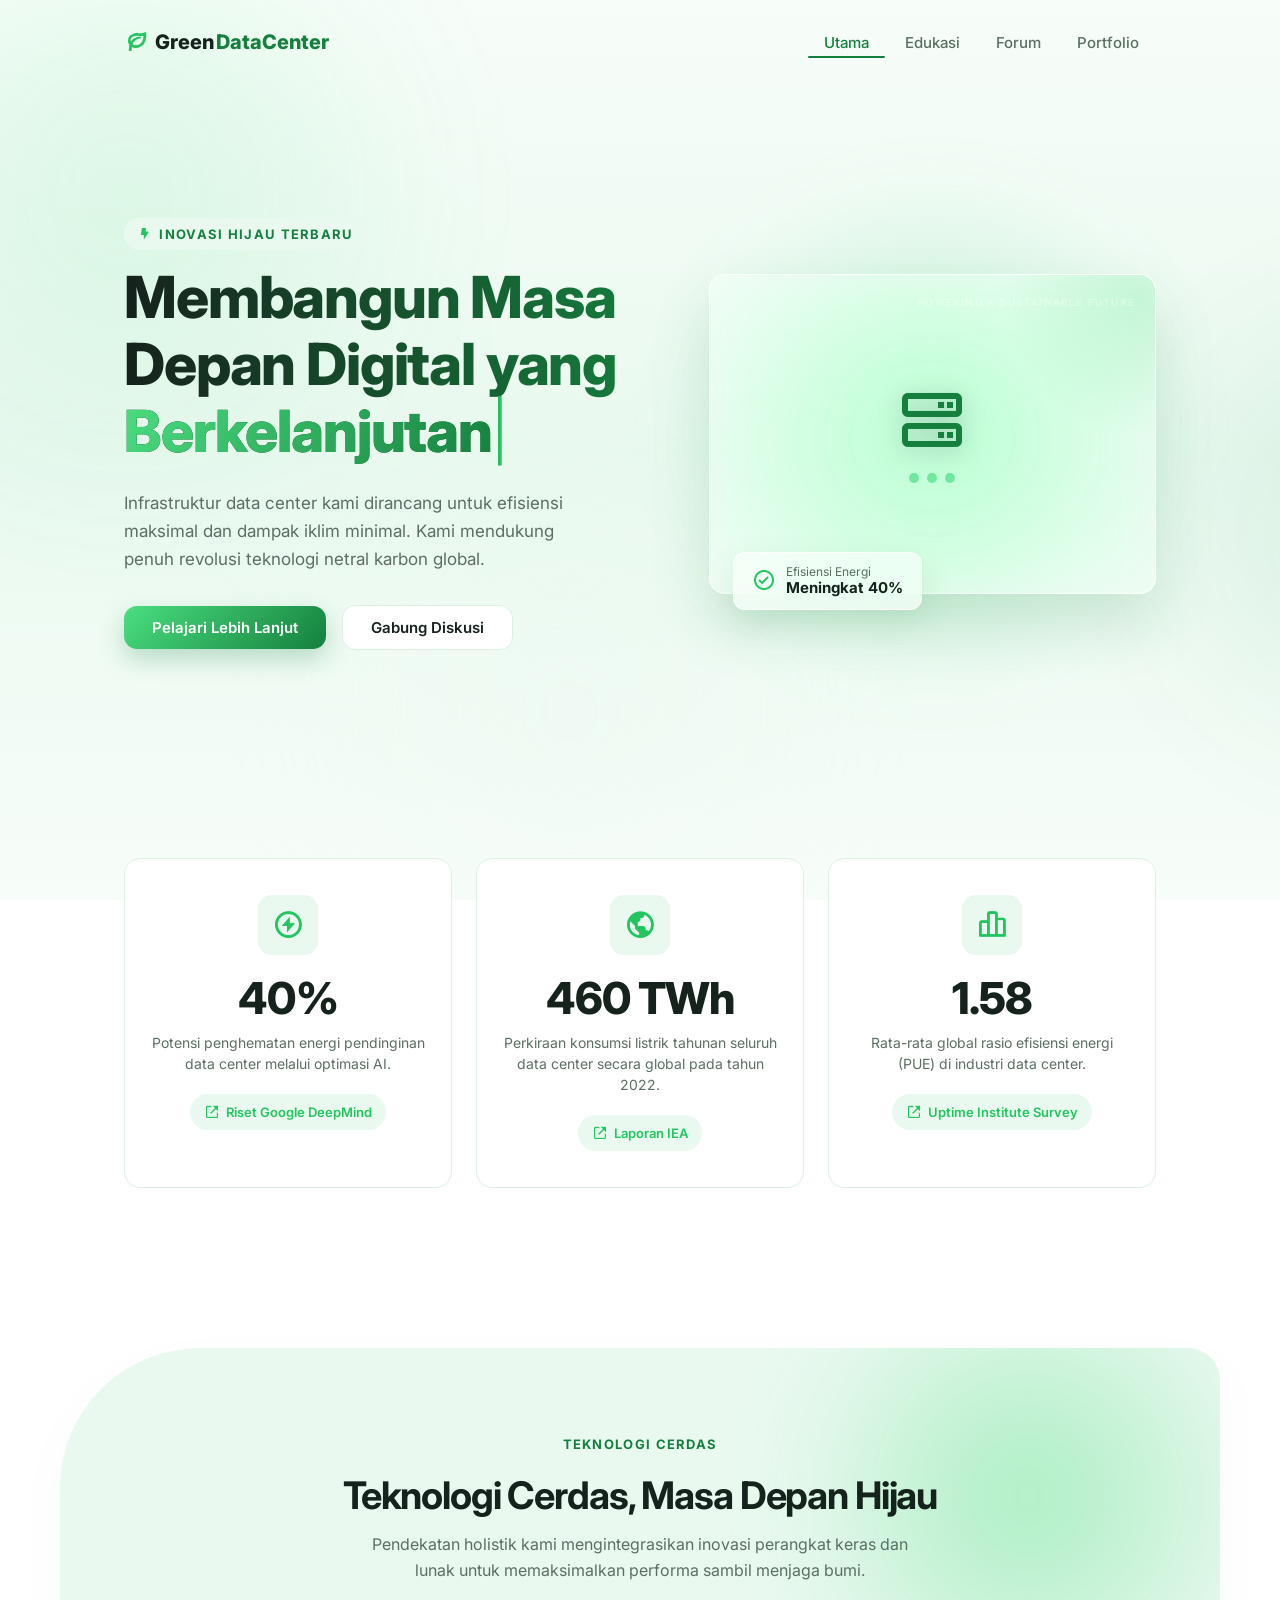
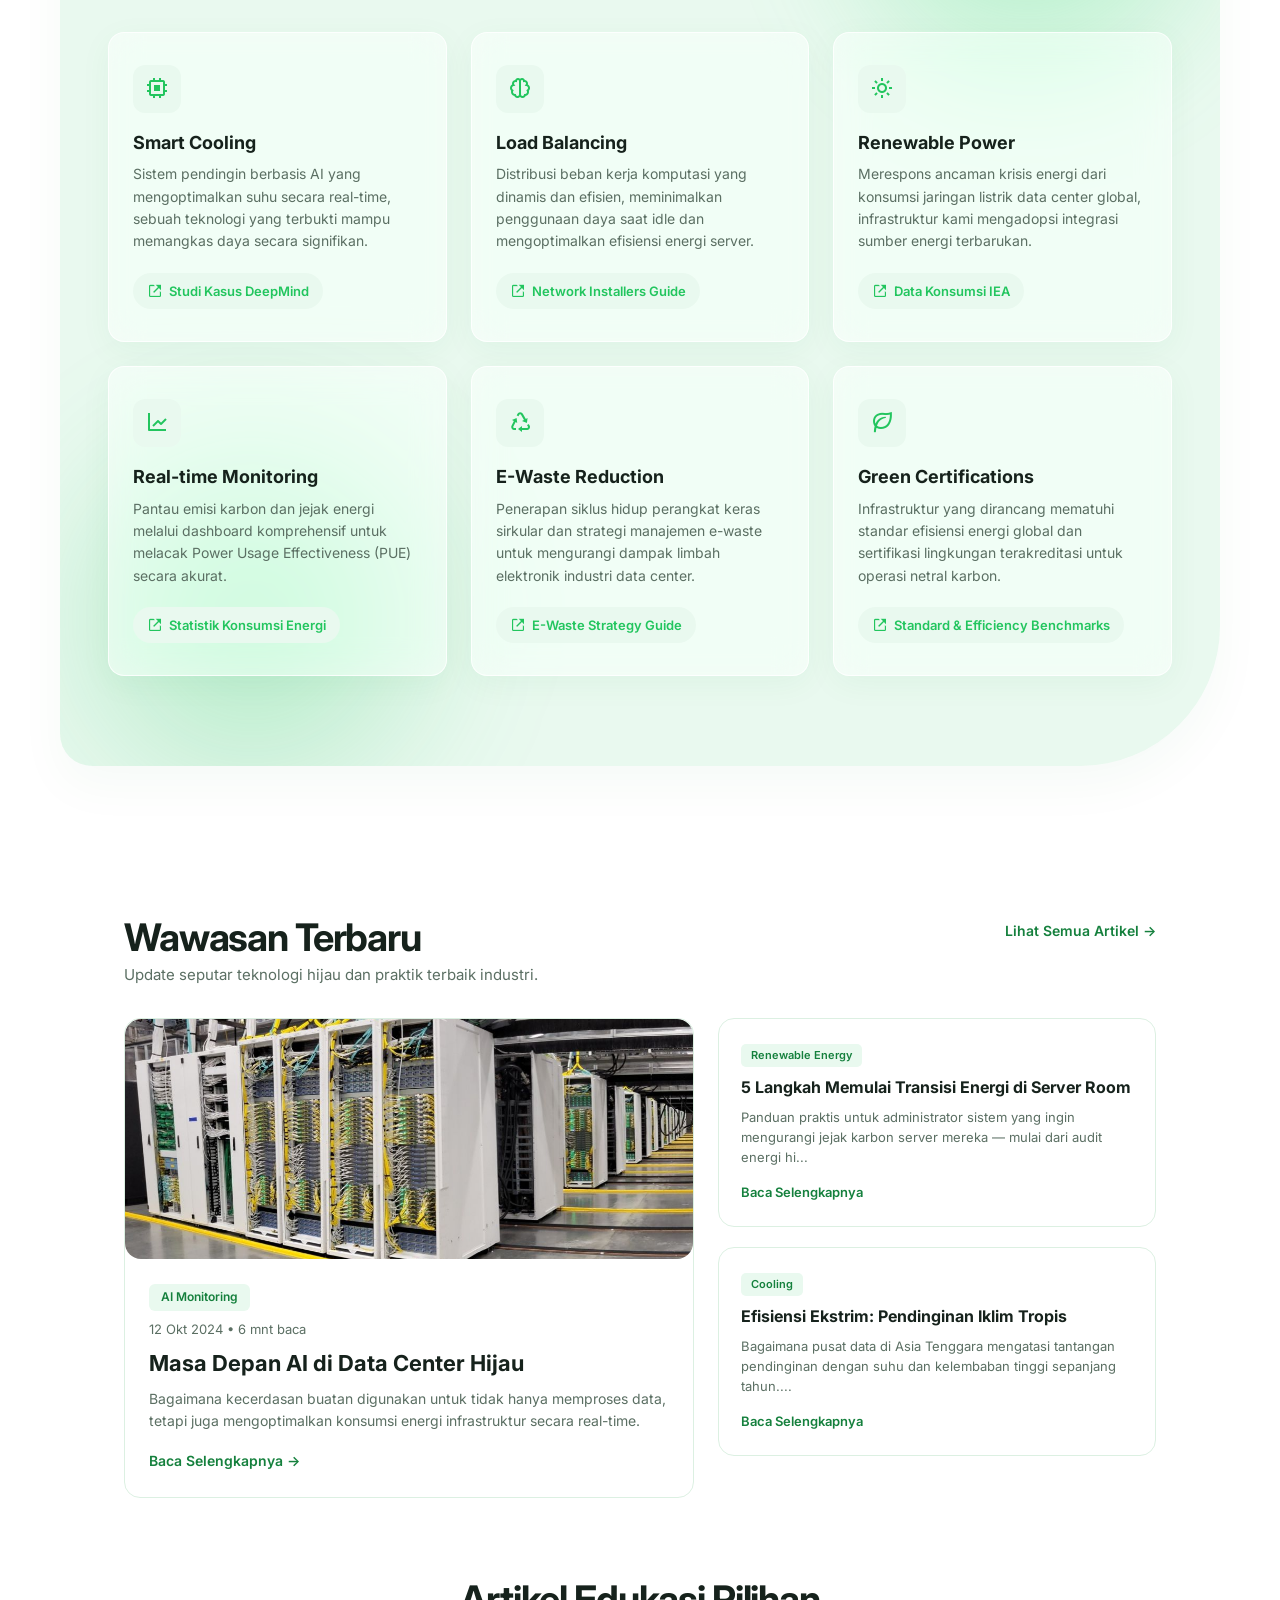
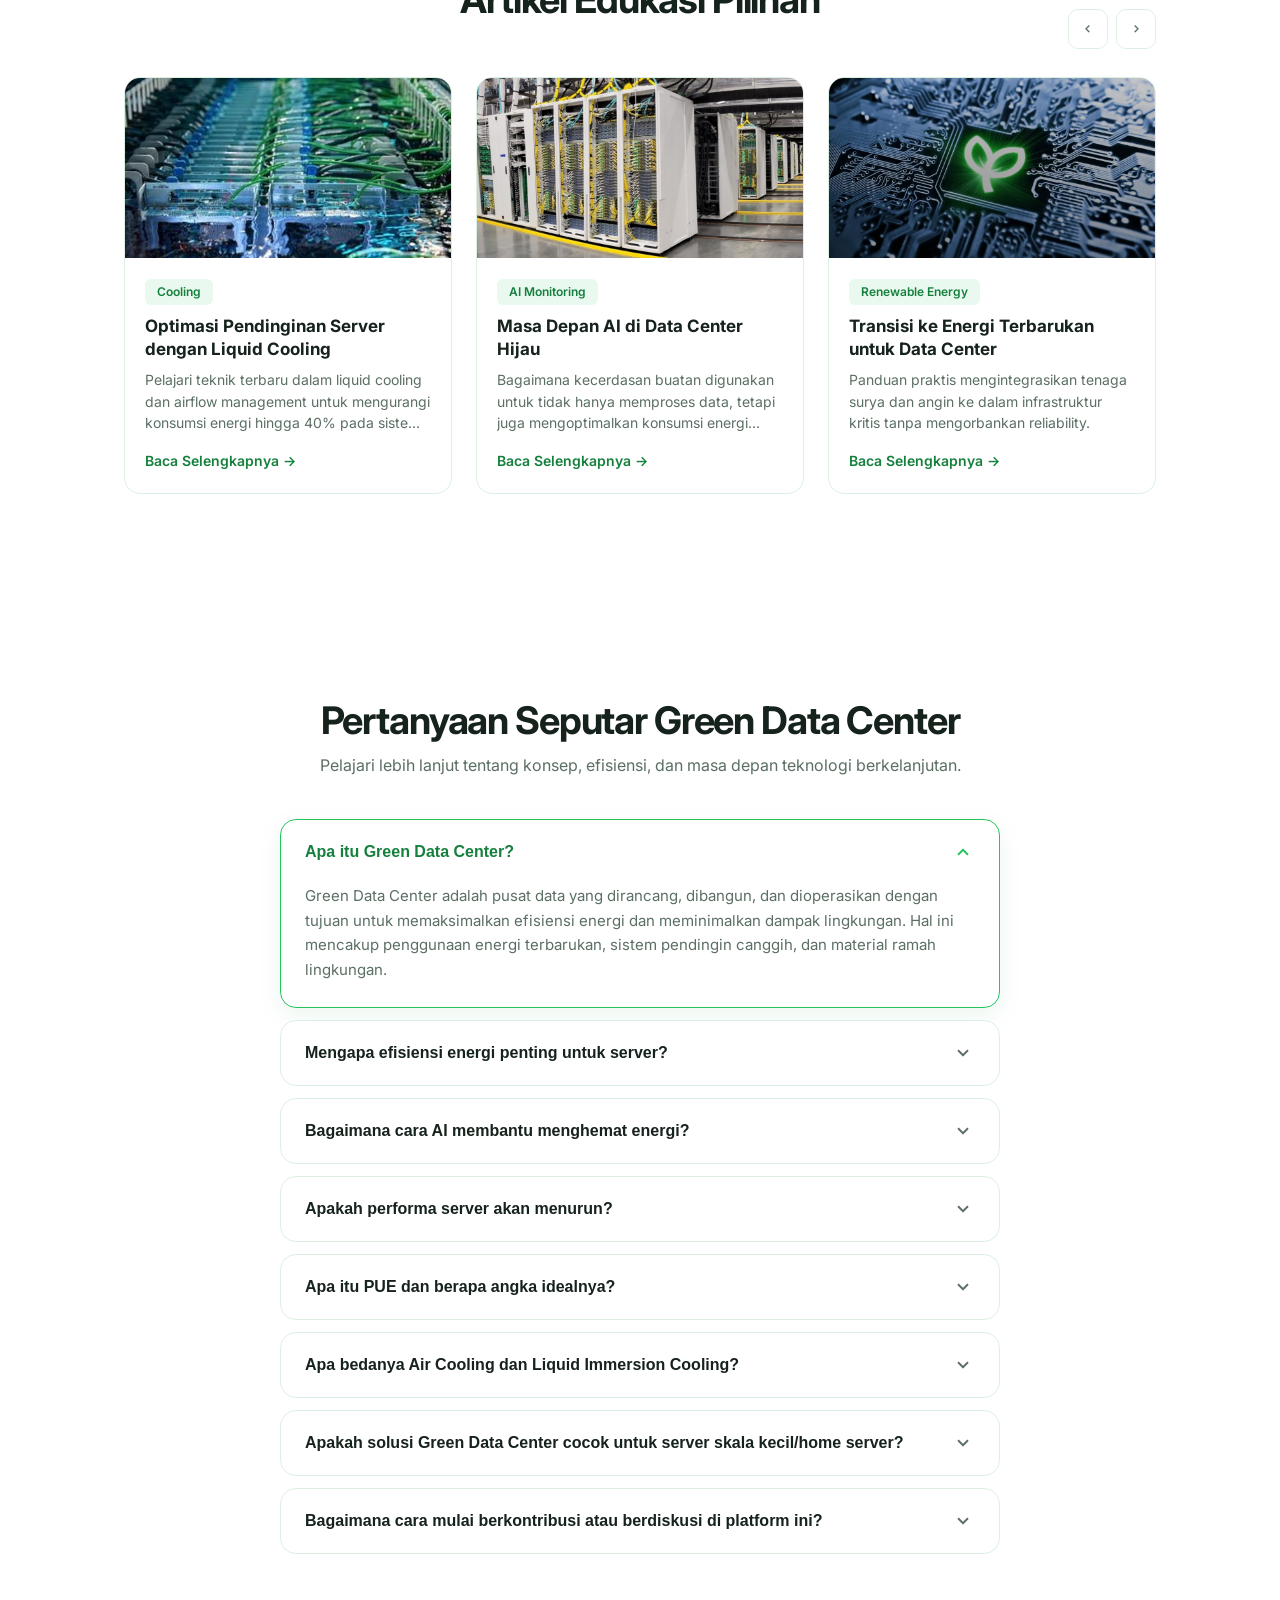
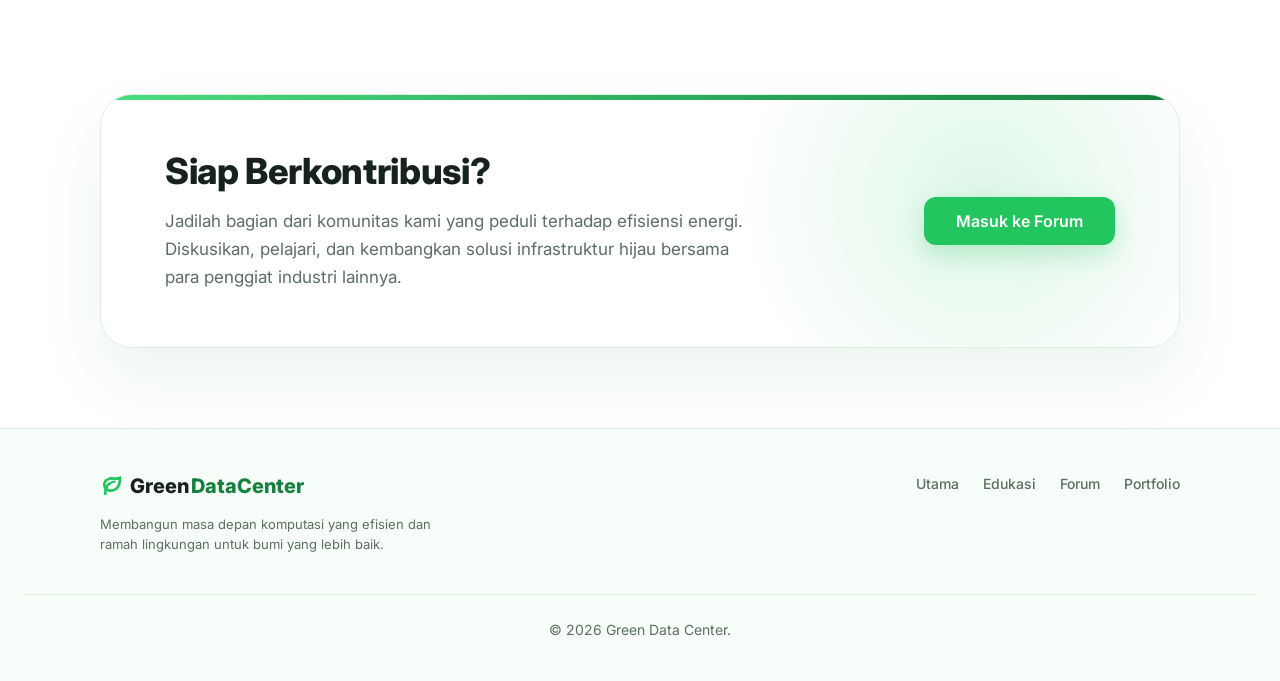
==== commit 19089688: "refactor(html): update js script version to v13 in index and portfolio" ====
--- a/index.html
+++ b/index.html
@@ -181,7 +181,7 @@
   <script src="lib/gsap/gsap.min.js"></script>
 
   <!-- Custom JS -->
-  <script src="js/data.js?v=11"></script>
-  <script src="js/main.js?v=11"></script>
+  <script src="js/data.js?v=13"></script>
+  <script src="js/main.js?v=13"></script>
 </body>
 </html>
--- a/css/style.css
+++ b/css/style.css
@@ -858,10 +858,12 @@
 }
 
 .wawasan-featured img,
-.wawasan-featured .placeholder-img {
+.wawasan-featured .placeholder-img,
+.wawasan-featured__img {
   width: 100%;
   height: 240px;
   object-fit: cover;
+  border-radius: inherit;
 }
 
 .wawasan-featured__content {
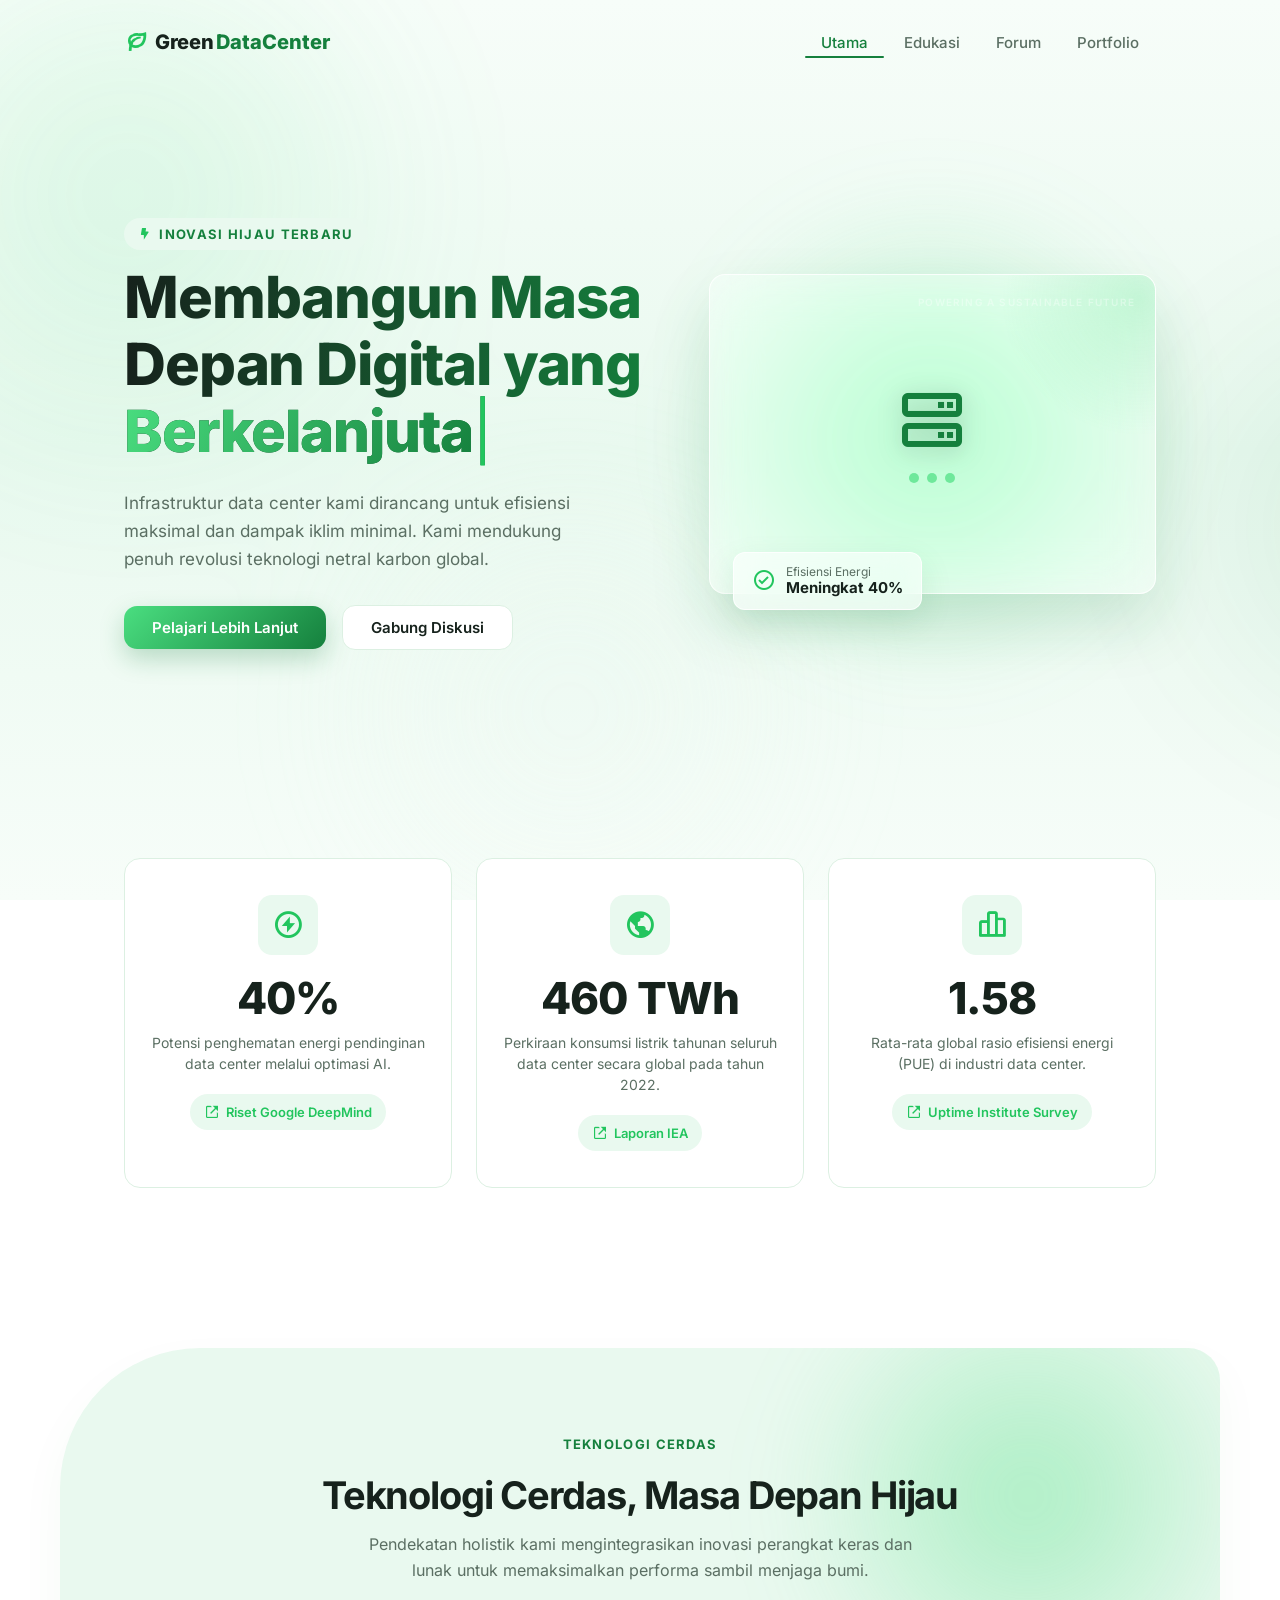
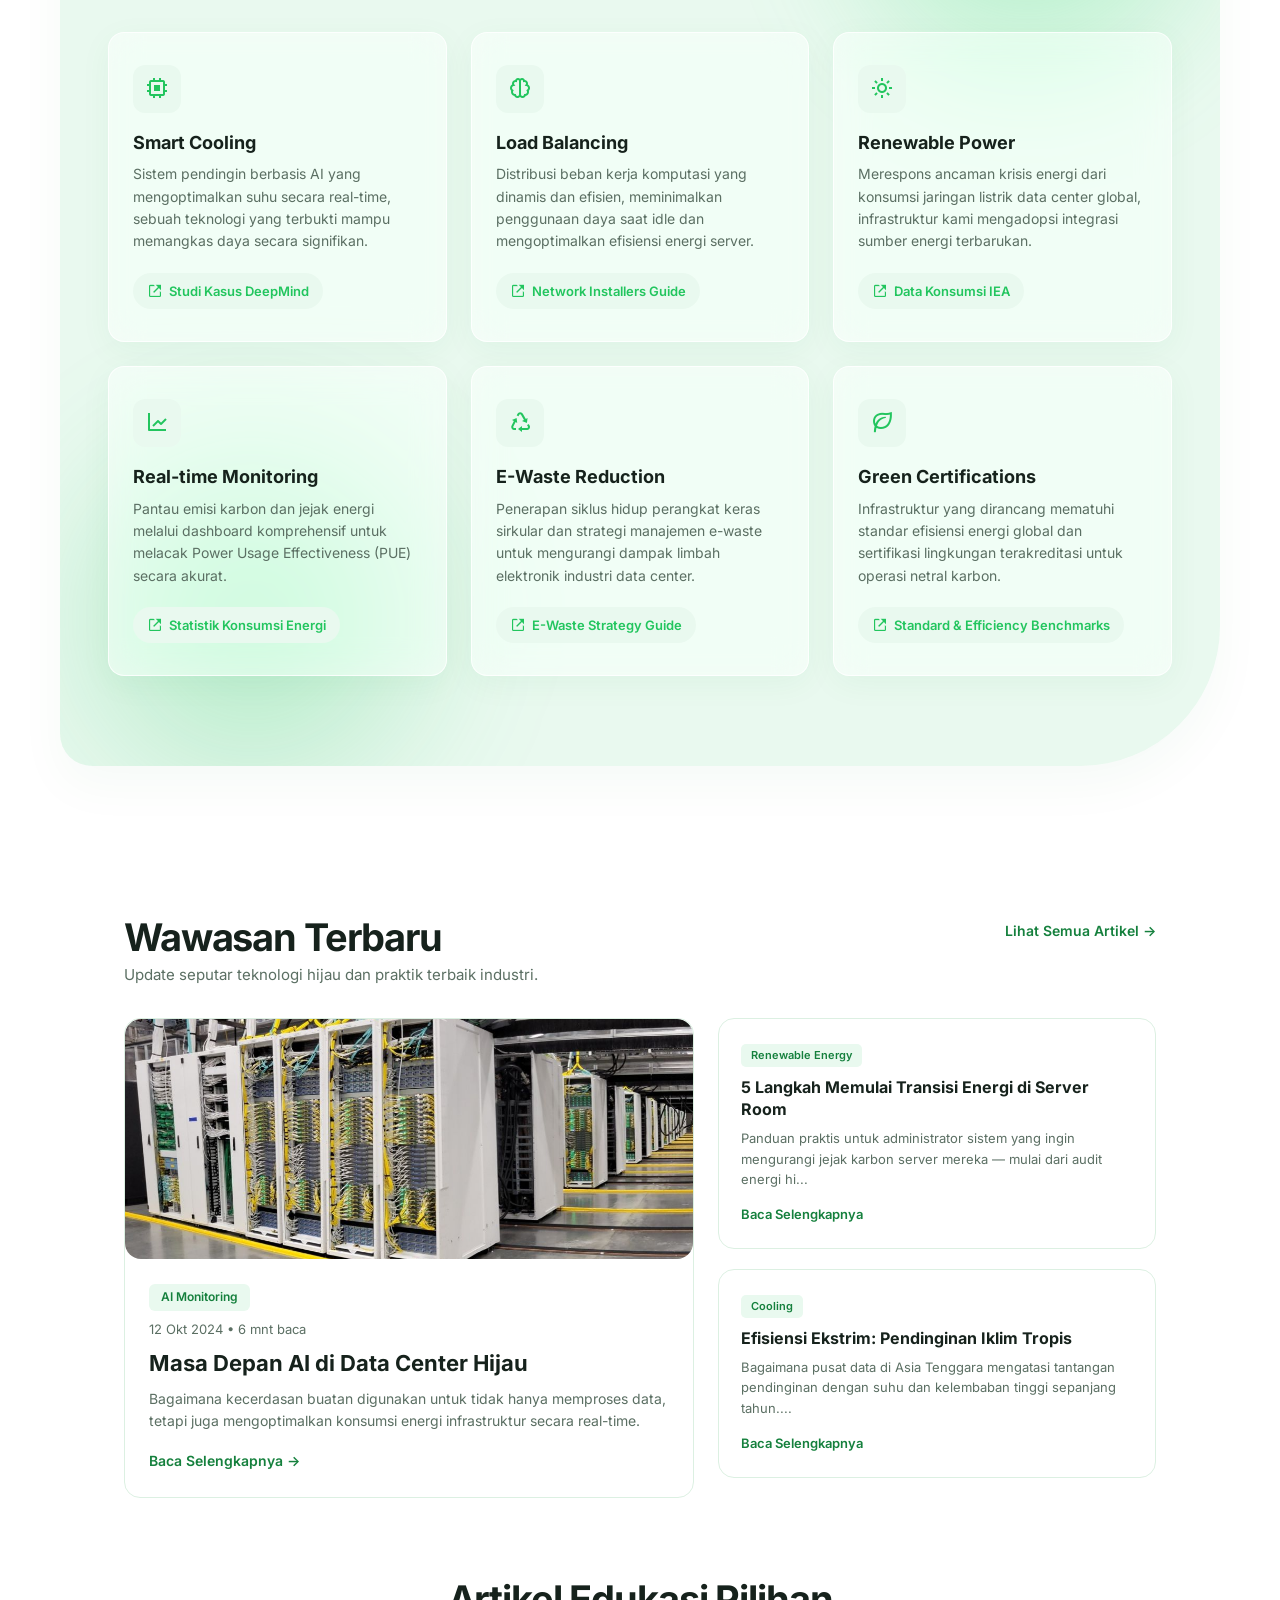
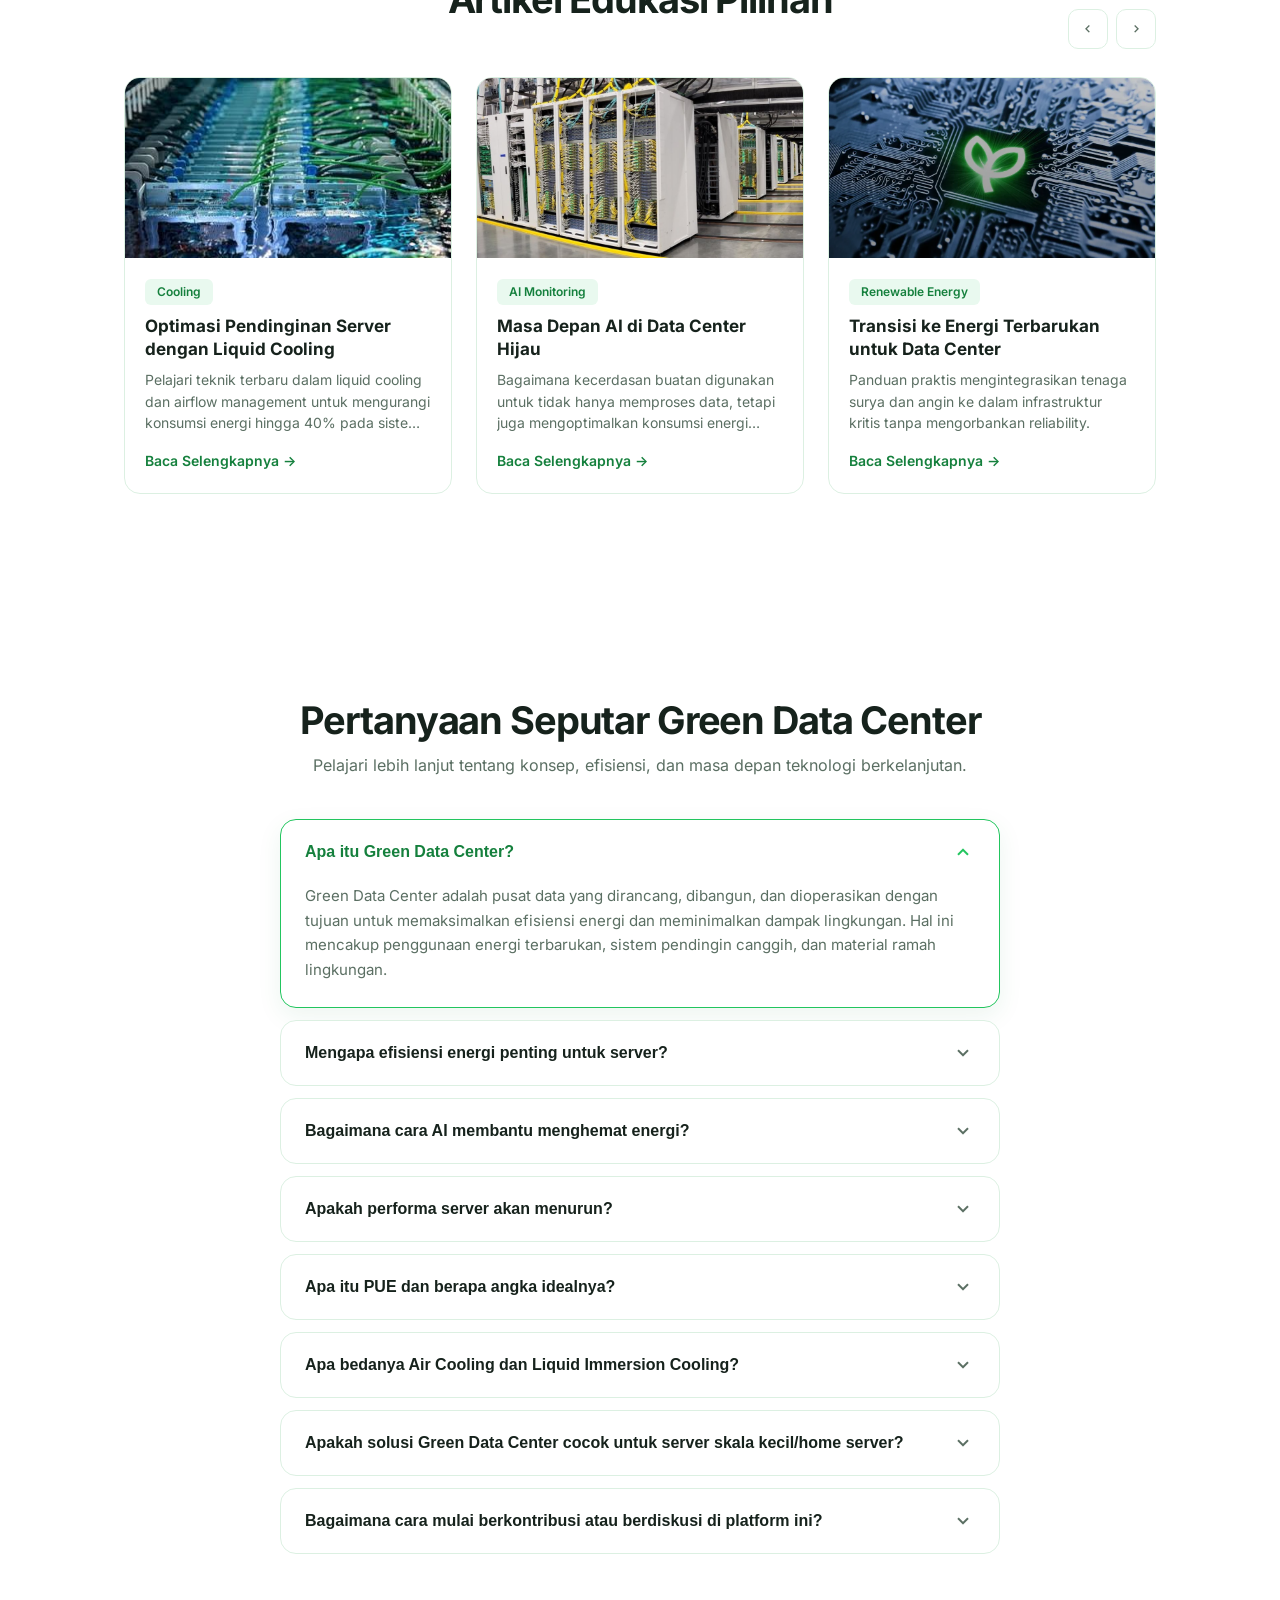
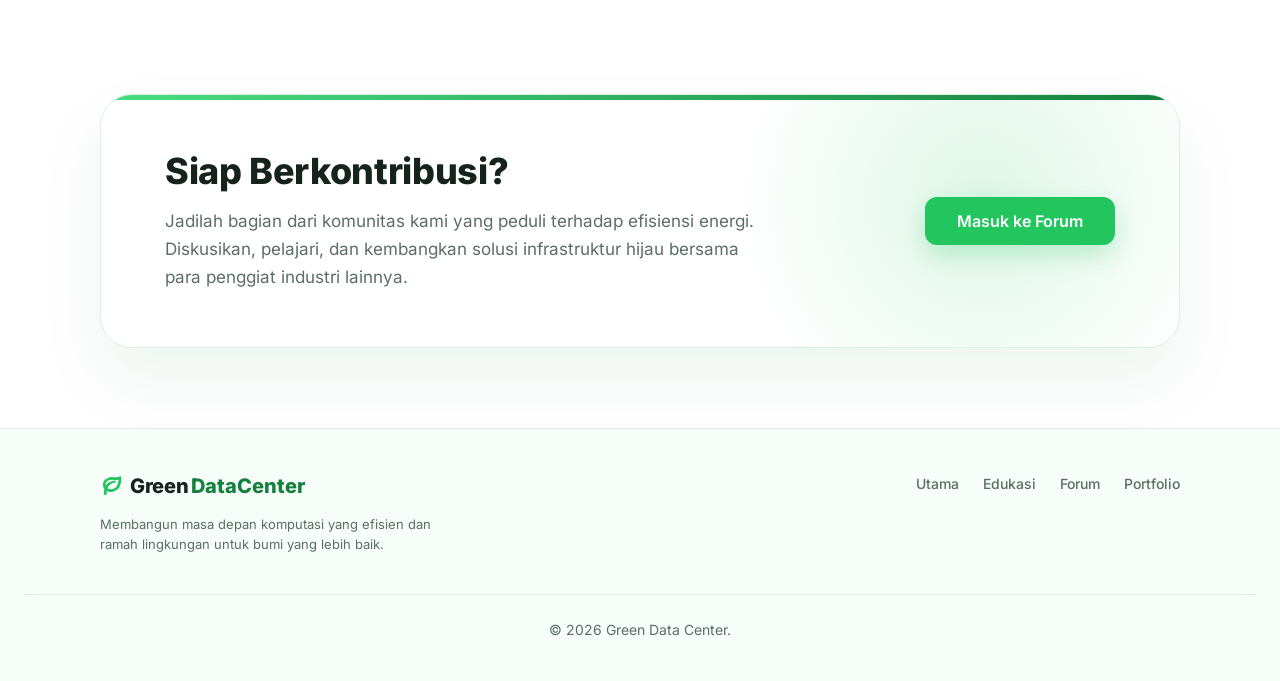
==== commit ecd6c9fe: "chore: localize Inter font and rename main.js to index.js per guidebook specifications" ====
--- a/index.html
+++ b/index.html
@@ -87,7 +87,7 @@
   <!-- STATISTIK -->
   <section class="stats" id="stats">
     <div class="stats__grid">
-      <!-- di-render dari data.js via main.js -->
+      <!-- di-render dari data.js via index.js -->
     </div>
   </section>
 
@@ -97,7 +97,7 @@
     <h2 data-aos="fade-up">Teknologi Cerdas, Masa Depan Hijau</h2>
     <p data-aos="fade-up">Pendekatan holistik kami mengintegrasikan inovasi perangkat keras dan lunak untuk memaksimalkan performa sambil menjaga bumi.</p>
     <div class="features__grid">
-      <!-- di-render dari data.js via main.js -->
+      <!-- di-render dari data.js via index.js -->
     </div>
   </section>
 
@@ -113,11 +113,11 @@
     <div class="wawasan-terbaru__grid">
       <!-- featured article besar -->
       <article class="wawasan-featured" data-aos="fade-up">
-        <!-- di-render via main.js -->
+        <!-- di-render via index.js -->
       </article>
       <!-- list artikel kecil -->
       <div class="wawasan-list">
-        <!-- di-render via main.js -->
+        <!-- di-render via index.js -->
       </div>
     </div>
   </section>
@@ -137,7 +137,7 @@
       <p>Pelajari lebih lanjut tentang konsep, efisiensi, dan masa depan teknologi berkelanjutan.</p>
     </div>
     <div class="faq__list" id="faq-list" data-aos="fade-up" data-aos-delay="100">
-      <!-- di-render dari data.js via main.js -->
+      <!-- di-render dari data.js via index.js -->
     </div>
   </section>
 
@@ -182,6 +182,6 @@
 
   <!-- Custom JS -->
   <script src="js/data.js?v=13"></script>
-  <script src="js/main.js?v=13"></script>
+  <script src="js/index.js?v=13"></script>
 </body>
 </html>
--- a/css/style.css
+++ b/css/style.css
@@ -1,5 +1,40 @@
 /* ── 0. IMPORTS & CUSTOM PROPERTIES ────────────────────── */
-@import url("https://fonts.googleapis.com/css2?family=Inter:wght@400;500;600;700;800&display=swap");
+/* Font Inter — Lokal (offline-ready, tanpa Google Fonts CDN) */
+@font-face {
+  font-family: 'Inter';
+  font-style: normal;
+  font-weight: 400;
+  font-display: swap;
+  src: url('../assets/fonts/Inter-400.ttf') format('truetype');
+}
+@font-face {
+  font-family: 'Inter';
+  font-style: normal;
+  font-weight: 500;
+  font-display: swap;
+  src: url('../assets/fonts/Inter-500.ttf') format('truetype');
+}
+@font-face {
+  font-family: 'Inter';
+  font-style: normal;
+  font-weight: 600;
+  font-display: swap;
+  src: url('../assets/fonts/Inter-600.ttf') format('truetype');
+}
+@font-face {
+  font-family: 'Inter';
+  font-style: normal;
+  font-weight: 700;
+  font-display: swap;
+  src: url('../assets/fonts/Inter-700.ttf') format('truetype');
+}
+@font-face {
+  font-family: 'Inter';
+  font-style: normal;
+  font-weight: 800;
+  font-display: swap;
+  src: url('../assets/fonts/Inter-800.ttf') format('truetype');
+}
 
 :root {
   --green: #22c55e;
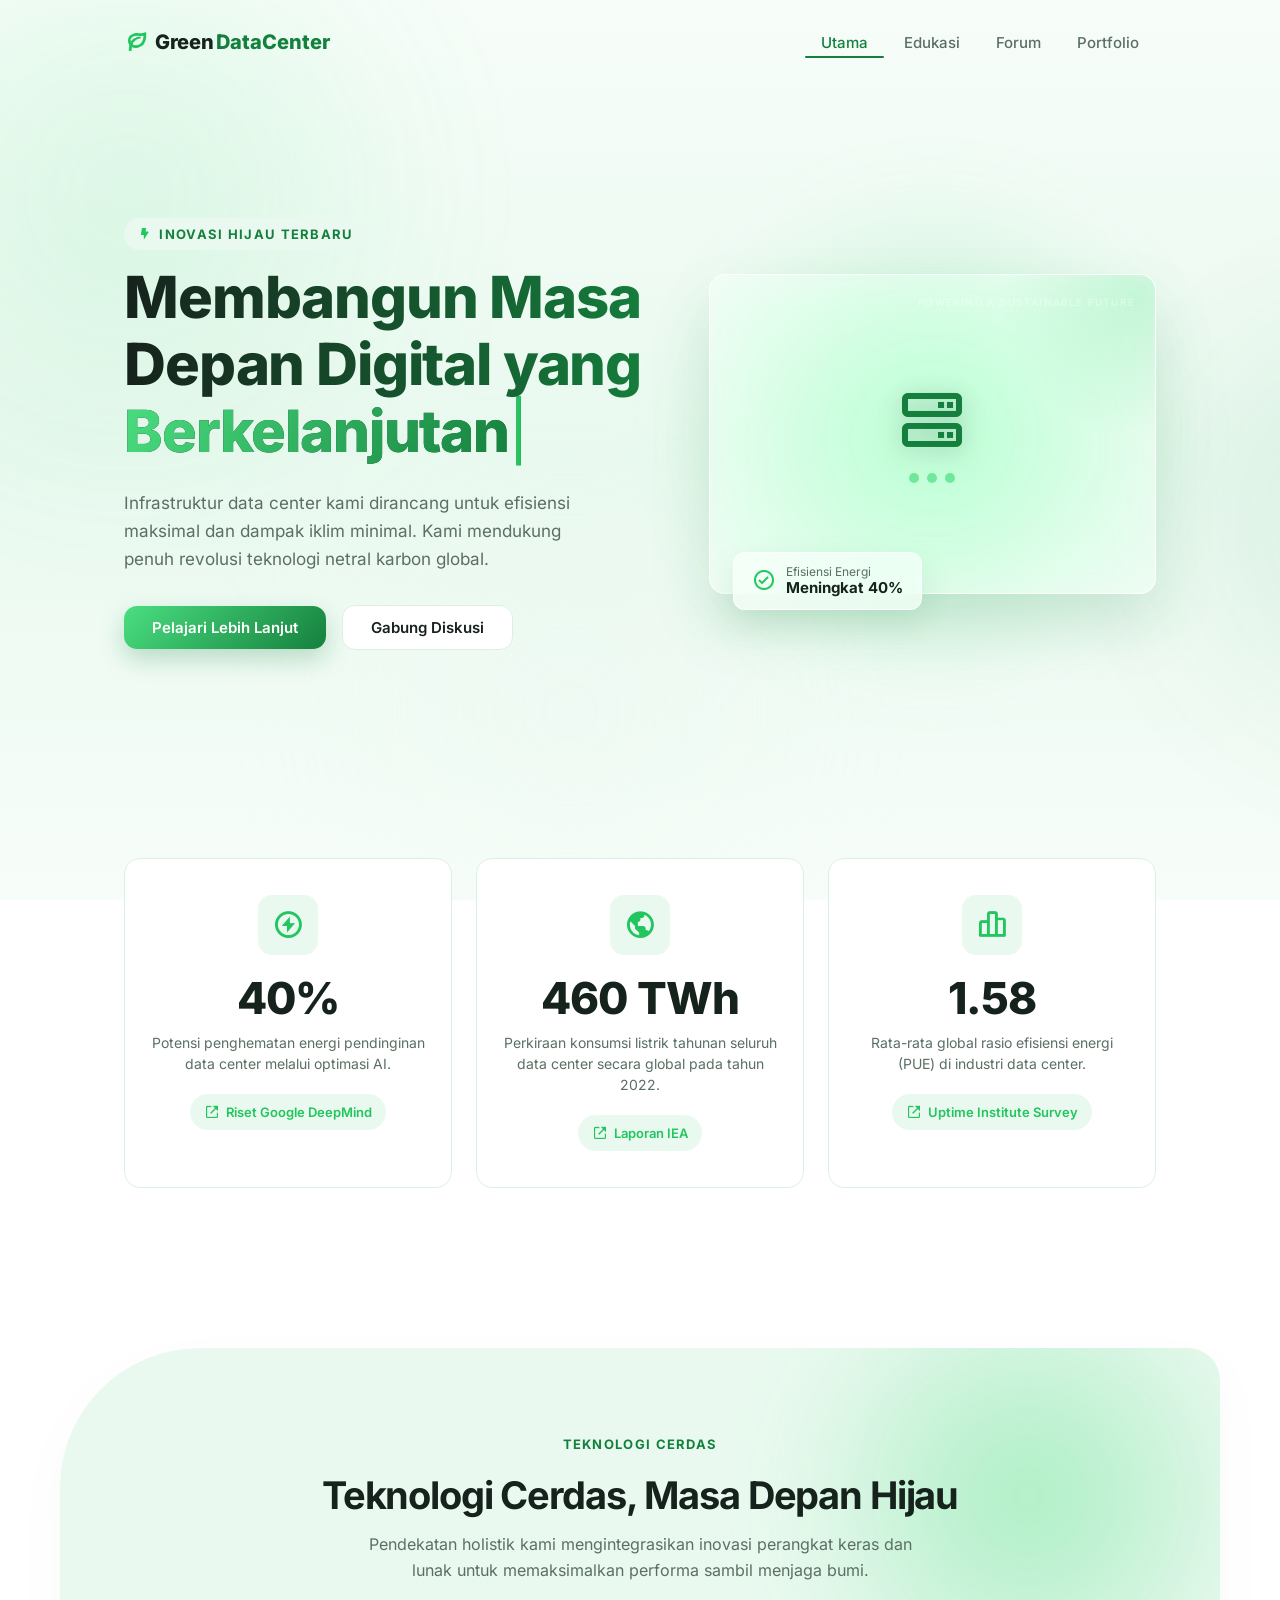
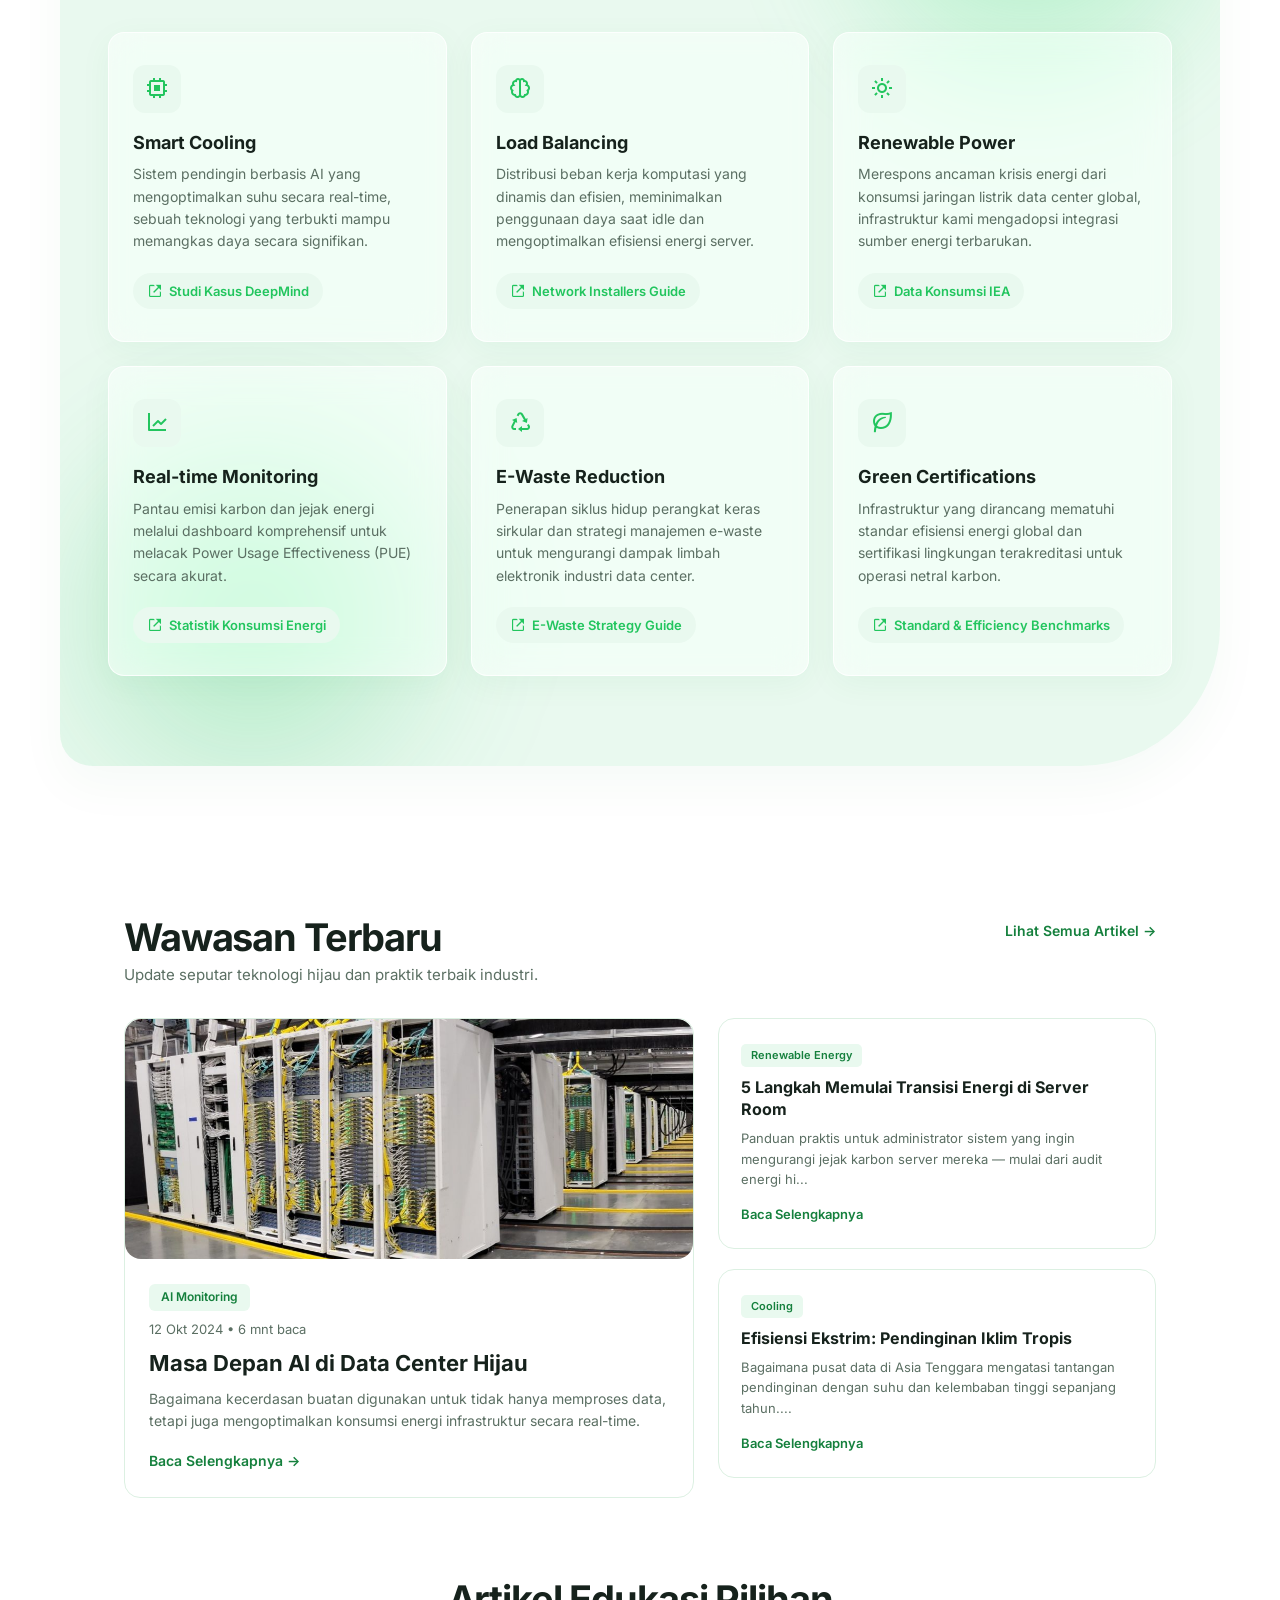
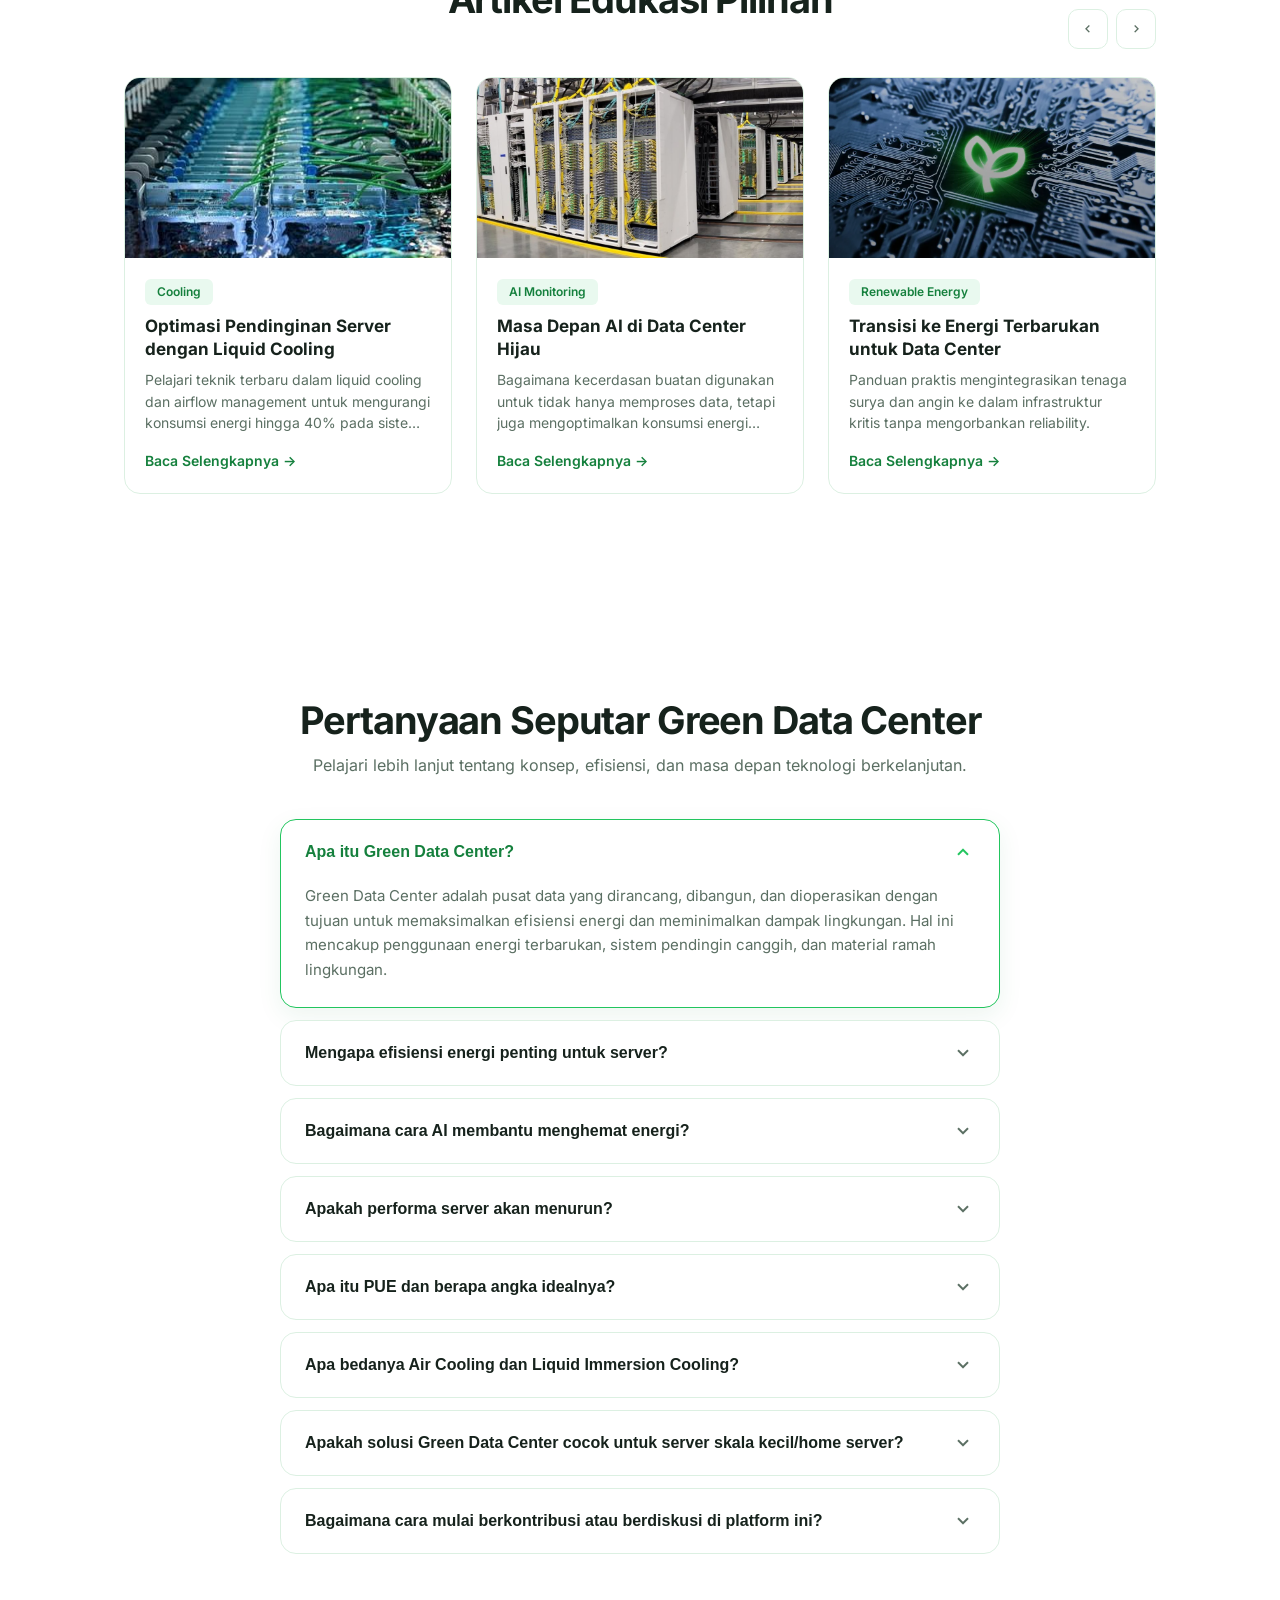
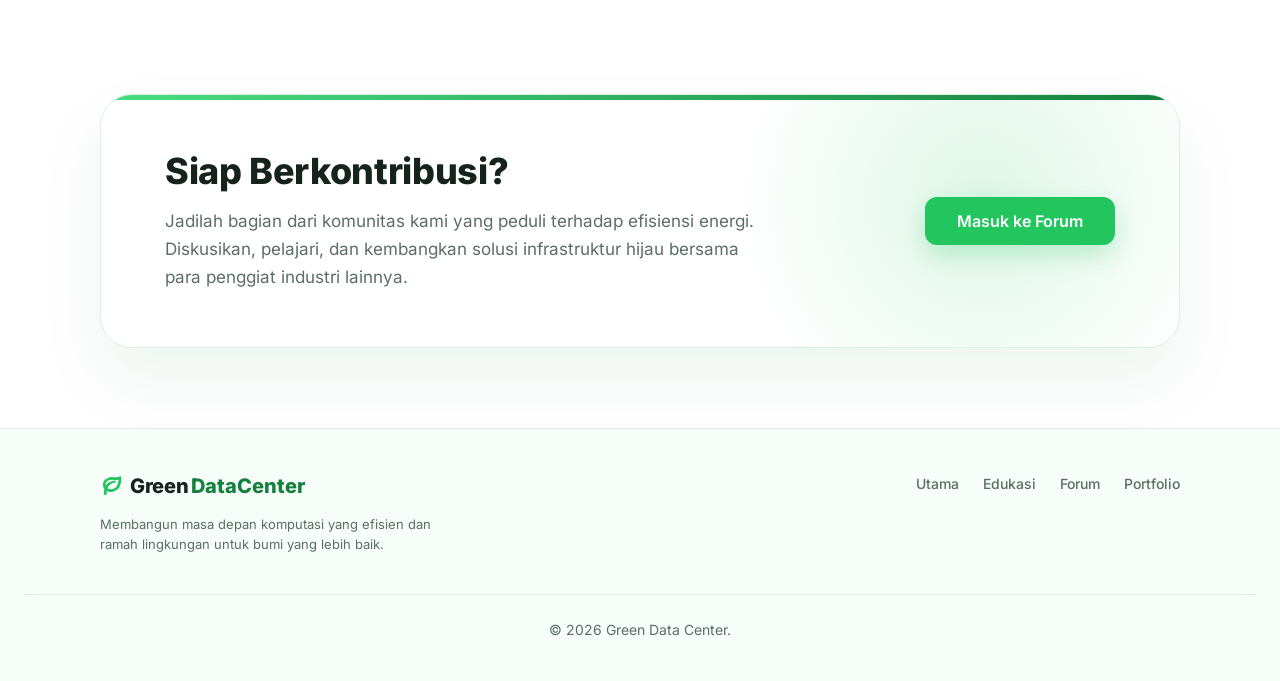
==== commit d7edf4f5: "feat(branding): add leaf favicon matching GreenDataCenter brand" ====
--- a/index.html
+++ b/index.html
@@ -3,6 +3,7 @@
 <head>
   <meta charset="UTF-8">
   <meta name="viewport" content="width=device-width, initial-scale=1.0">
+  <link rel="icon" type="image/svg+xml" href="assets/img/favicon.svg">
   <title>Green Data Center | Beranda</title>
   <meta name="description" content="Portal edukasi Green Data Center — teknologi server hemat energi untuk komunitas berkelanjutan. Pelajari smart cooling, AI monitoring, dan energi terbarukan.">
 
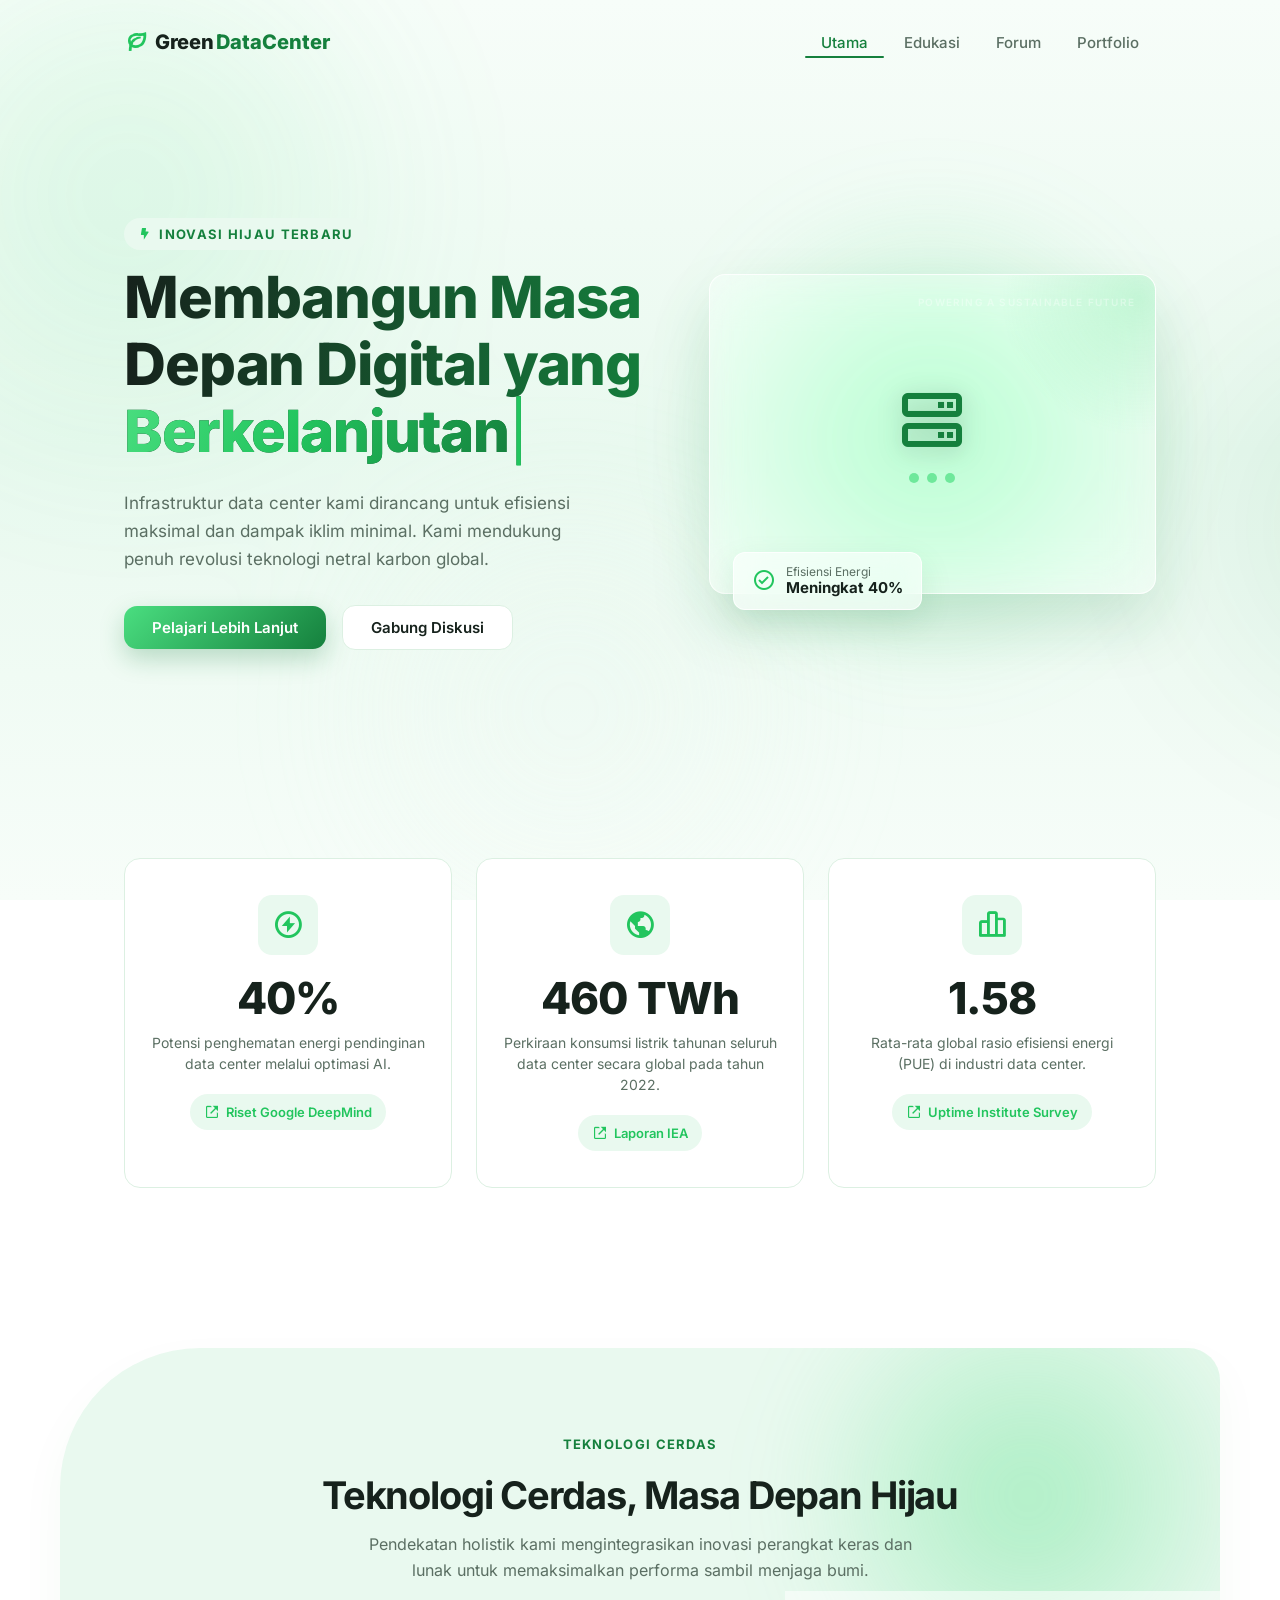
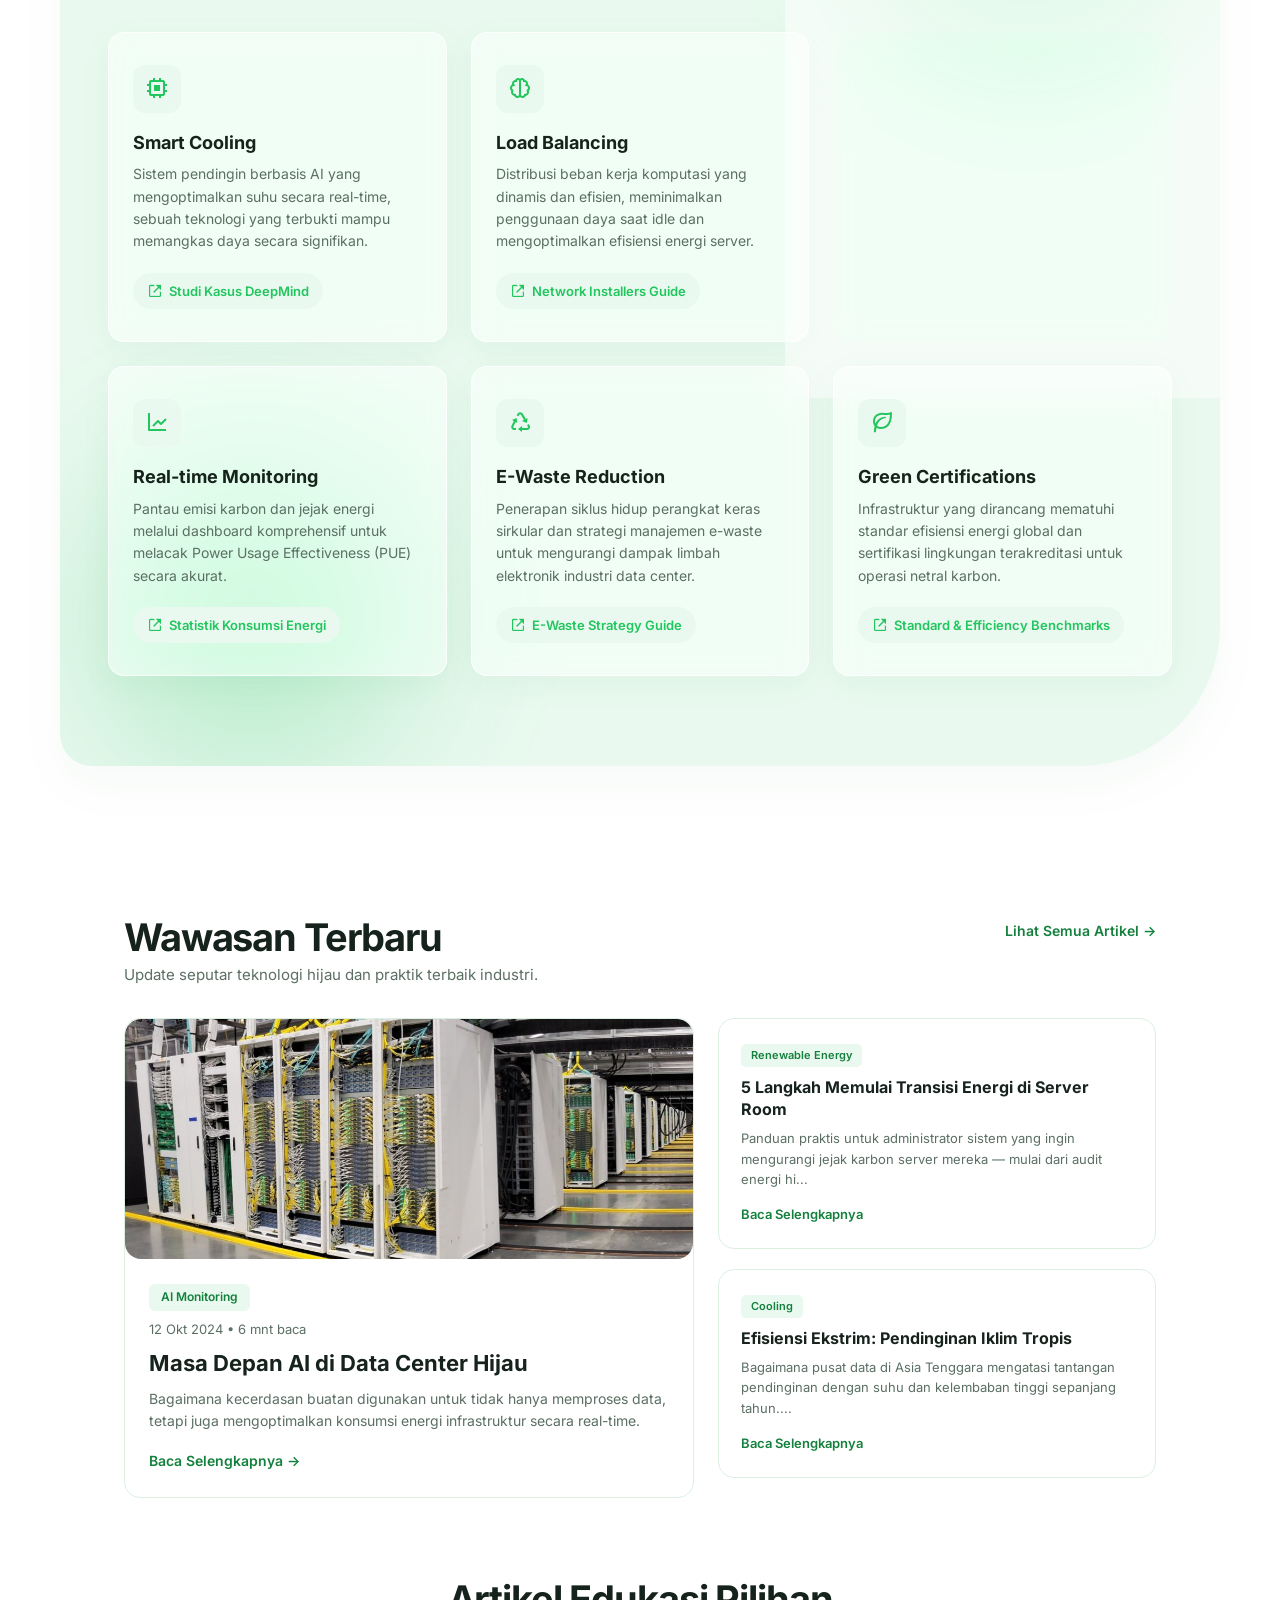
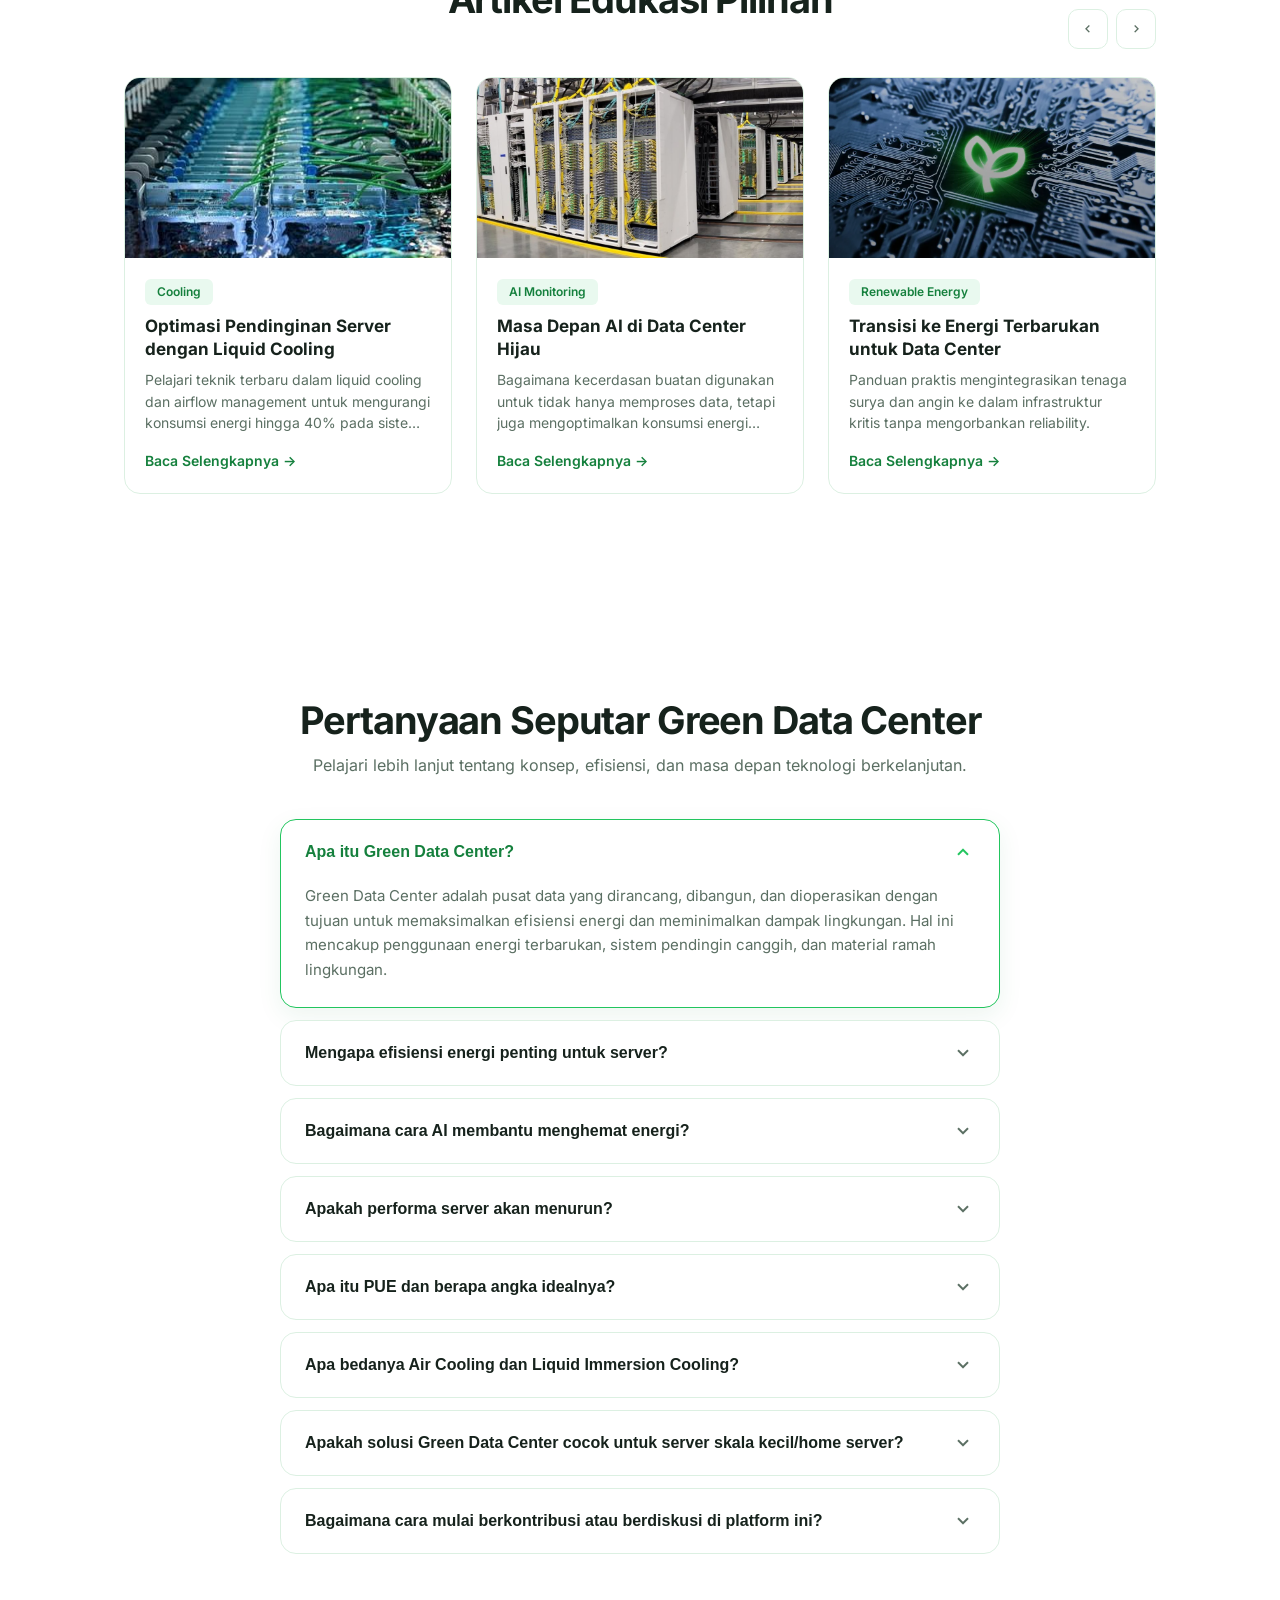
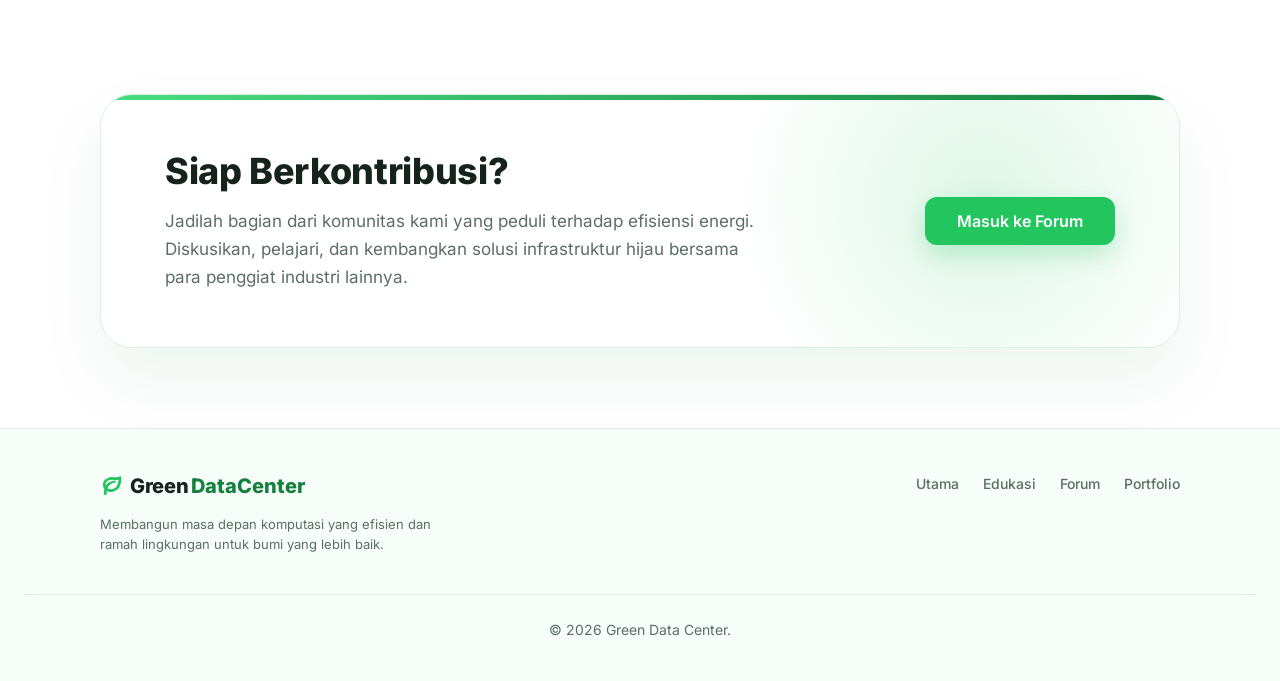
==== commit a31af1c4: "fix(responsive): restore sticky forum form and improve mobile section spacing" ====
--- a/index.html
+++ b/index.html
@@ -16,7 +16,7 @@
   <link rel="stylesheet" href="lib/fancybox/fancybox.css">
 
   <!-- Custom CSS -->
-  <link rel="stylesheet" href="css/style.css?v=2">
+  <link rel="stylesheet" href="css/style.css?v=3">
 </head>
 <body>
   <!-- GLOBAL BACKGROUND -->
--- a/css/style.css
+++ b/css/style.css
@@ -71,6 +71,7 @@
 html {
   scroll-behavior: smooth;
   -webkit-text-size-adjust: 100%;
+  overflow-x: clip;
 }
 
 body {
@@ -82,7 +83,7 @@
   background-attachment: fixed;
   -webkit-font-smoothing: antialiased;
   -moz-osx-font-smoothing: grayscale;
-  overflow-x: hidden;
+  overflow-x: clip; /* clip (bukan hidden) agar position: sticky pada form forum tetap berfungsi */
 }
 
 img {
@@ -160,10 +161,24 @@
 
 .accent,
 .typed-text {
-  background: linear-gradient(120deg, var(--green-light), var(--green-deep));
+  background: linear-gradient(120deg, var(--green-light) 0%, var(--green) 45%, var(--green-deep) 100%);
   -webkit-background-clip: text;
   background-clip: text;
   -webkit-text-fill-color: transparent;
+  background-clip: text;
+}
+
+.marked-text {
+  background: linear-gradient(120deg, var(--green-light) 0%, var(--green-deep) 100%);
+  -webkit-background-clip: text;
+  background-clip: text;
+  -webkit-text-fill-color: transparent;
+  padding-bottom: 0.1em;
+  text-decoration: underline;
+  text-decoration-color: rgba(34, 197, 94, 0.35);
+  text-decoration-thickness: 4px;
+  text-underline-offset: 0.12em;
+  text-decoration-skip-ink: auto;
 }
 
 .typed-cursor {
@@ -2068,6 +2083,9 @@
 @media (max-width: 768px) {
   section {
     padding: 50px 20px;
+    /* Breathing room di layar sempit: konten nggak mepet kiri-kanan */
+    padding-left: clamp(24px, 6vw, 40px);
+    padding-right: clamp(24px, 6vw, 40px);
   }
 
   .navbar {
